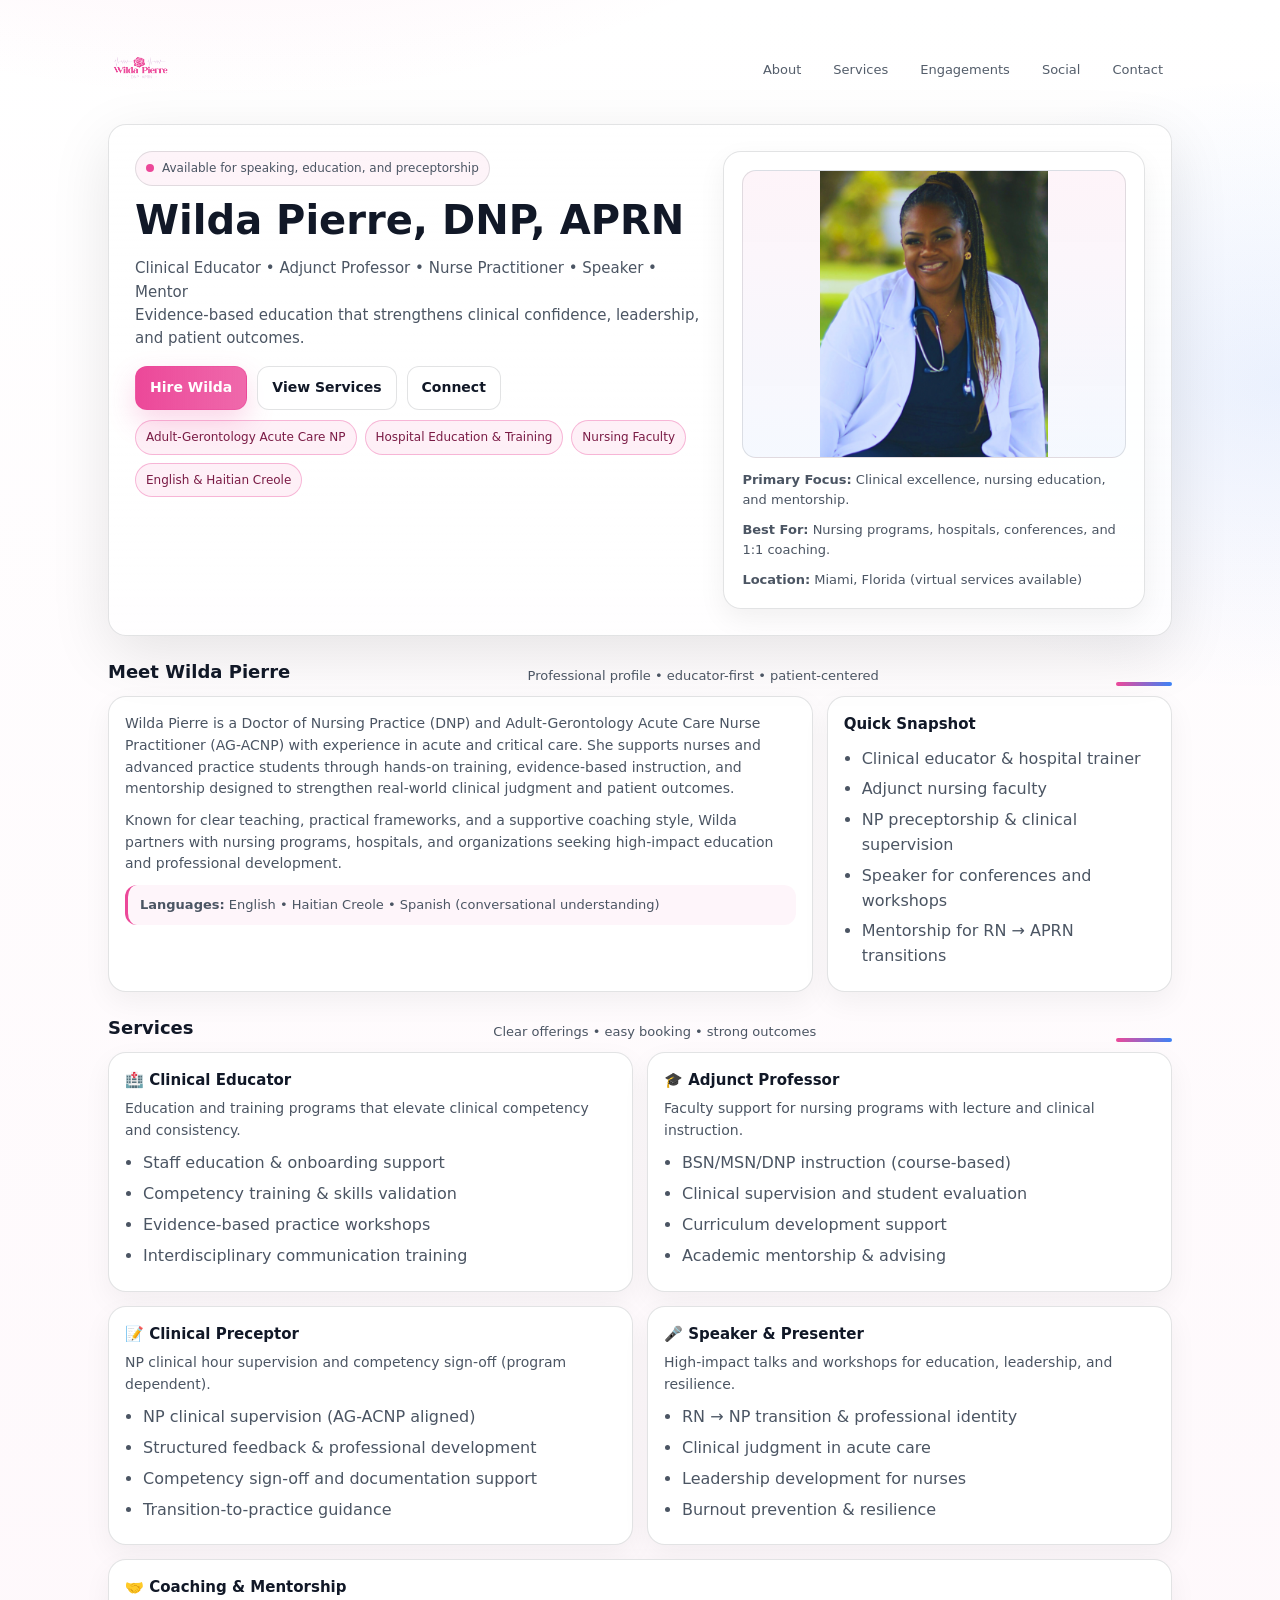
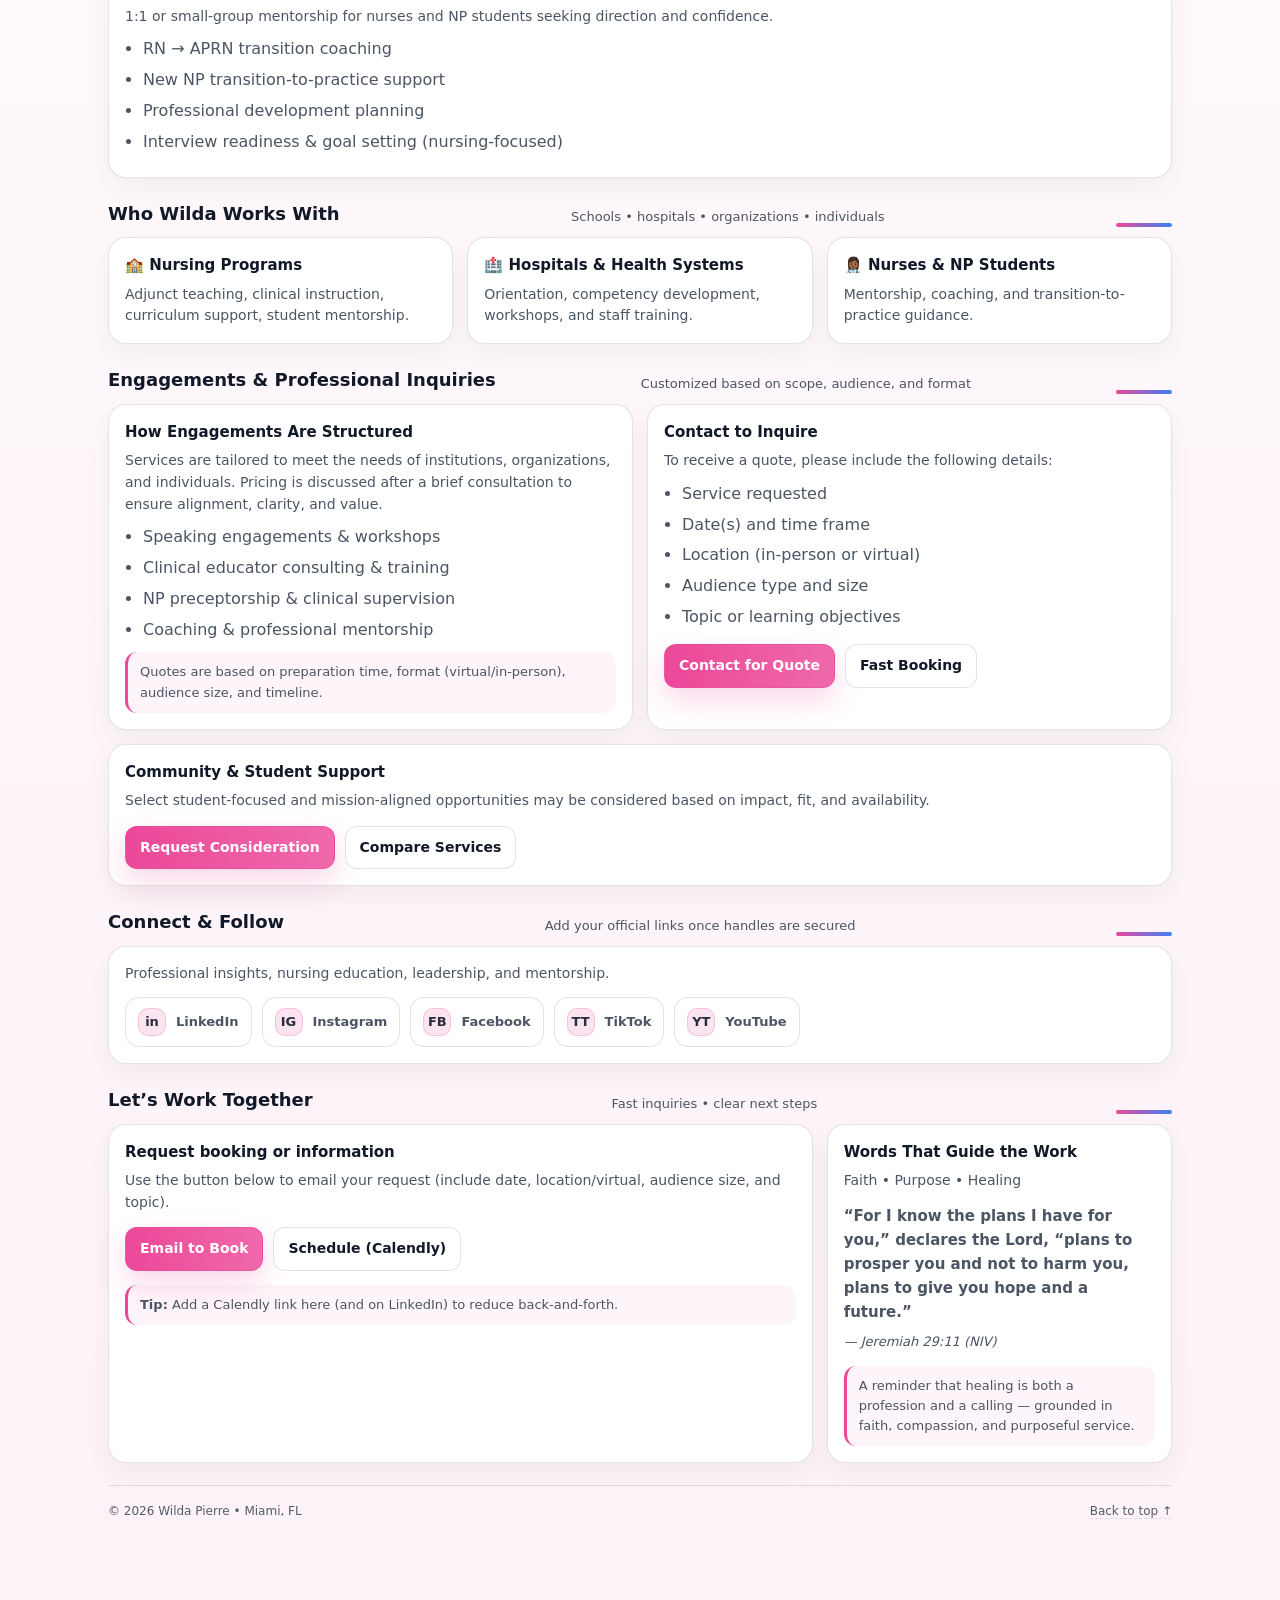
==== index.html @ eb652755 "regenerated chatgpt" ====
<!doctype html>
<html lang="en">
<head>
  <meta charset="utf-8" />
  <meta name="viewport" content="width=device-width,initial-scale=1" />
  <title>Wilda Pierre, DNP, APRN</title>
  <meta name="description" content="Clinical Educator • Adjunct Professor • Nurse Practitioner • Speaker • Mentor" />

  <!-- Open Graph -->
  <meta property="og:title" content="Wilda Pierre, DNP, APRN" />
  <meta property="og:description" content="Clinical Educator • Adjunct Professor • NP • Speaker • Mentor" />
  <meta property="og:type" content="website" />

  <style>
    :root{
      /* Pink-forward + Medical-professional */
      --bg0:#ffffff;
      --bg1:#fdf2f8;                 /* blush */
      --bg2:#f8fafc;                 /* cool light */
      --card:#ffffff;
      --card2:#fff7fb;               /* soft pink-tinted surface */
      --text:#111827;                /* charcoal */
      --muted:#4b5563;               /* gray */
      --line:rgba(17,24,39,.12);
      --accent:#ec4899;              /* PINK (primary) */
      --accent2:#3b82f6;             /* medical blue (secondary) */
      --shadow: 0 18px 60px rgba(0,0,0,.10);
      --radius:18px;
      --max:1100px;
    }

    *{box-sizing:border-box}
    html{scroll-behavior:smooth}

    body{
      margin:0;
      font-family: ui-sans-serif, system-ui, -apple-system, Segoe UI, Roboto, Helvetica, Arial;
      color:var(--text);
      background:
        radial-gradient(1200px 700px at 18% -10%, rgba(236,72,153,.12), transparent 60%),
        radial-gradient(900px 560px at 100% 12%, rgba(59,130,246,.10), transparent 55%),
        linear-gradient(180deg, var(--bg0), var(--bg1));
      line-height:1.55;
    }

    a{color:inherit}
    .wrap{max-width:var(--max); margin:0 auto; padding:28px 18px 80px}

    /* NAV */
    .nav{
      display:flex;
      align-items:center;
      justify-content:space-between;
      gap:14px;
      padding:10px 0 22px;
    }

    .brand{
      display:flex;
      align-items:center;
      gap:12px;
    }

    /* Logo sizing (mobile-first) */
    .logo{
      width:44px;
      height:44px;
      object-fit:contain;
      display:block;
    }
    @media (min-width: 680px){
      .logo{ width:52px; height:52px; }
    }
    @media (min-width: 900px){
      .logo{ width:64px; height:64px; }
    }

    .navlinks{
      display:flex;
      gap:14px;
      flex-wrap:wrap;
      font-size:13px;
      color:var(--muted);
    }
    .navlinks a{
      text-decoration:none;
      padding:6px 8px;
      border-radius:10px;
      border:1px solid transparent;
      opacity:.95;
    }
    .navlinks a:hover{
      opacity:1;
      border-color:var(--line);
      background: rgba(236,72,153,.06);
      color:var(--text);
    }

    /* Mobile menu button */
    .menuBtn{
      display:none;
      border:1px solid var(--line);
      background: rgba(255,255,255,.70);
      color: var(--text);
      padding:10px 12px;
      border-radius:12px;
      font-weight:750;
      font-size:14px;
      cursor:pointer;
      line-height:1;
      box-shadow: 0 10px 26px rgba(0,0,0,.06);
    }
    .menuBtn:hover{
      background: rgba(255,255,255,.90);
    }

    /* Mobile nav */
    @media (max-width: 680px){
      .nav{flex-wrap:wrap;}
      .menuBtn{
        display:inline-flex;
        align-items:center;
        gap:8px;
      }

      /* Hide links by default */
      .navlinks{
        display:none;
        width:100%;
        margin-top:12px;
        padding:10px;
        border:1px solid var(--line);
        border-radius:14px;
        background: rgba(255,255,255,.75);
        backdrop-filter: blur(8px);
      }

      /* Show links when toggled */
      .navlinks.open{
        display:flex;
        flex-direction:column;
        gap:6px;
      }

      .navlinks a{
        width:100%;
        padding:10px 12px;
        border-radius:12px;
      }

      .navlinks a:hover{
        background: rgba(236,72,153,.08);
        border-color: transparent;
      }
    }

    /* HERO */
    .hero{
      display:grid;
      grid-template-columns: 1.15fr .85fr;
      gap:18px;
      padding:26px;
      border:1px solid var(--line);
      border-radius:var(--radius);
      background: linear-gradient(180deg, rgba(255,255,255,.90), rgba(255,255,255,.65));
      box-shadow: var(--shadow);
      overflow:hidden;
      position:relative;
    }
    .badge{
      display:inline-flex; gap:8px; align-items:center;
      font-size:12px; color:var(--muted);
      padding:7px 10px;
      border:1px solid var(--line);
      border-radius:999px;
      background: rgba(236,72,153,.06);
      width:fit-content;
    }
    .dot{width:8px; height:8px; border-radius:99px; background:var(--accent)}
    h1{margin:12px 0 8px; font-size:40px; line-height:1.12}
    .sub{color:var(--muted); font-size:15px; max-width:62ch}

    .cta{display:flex; gap:10px; flex-wrap:wrap; margin-top:16px}
    .btn{
      border:1px solid var(--line);
      background: rgba(255,255,255,.8);
      color:var(--text);
      padding:10px 14px;
      border-radius:12px;
      text-decoration:none;
      font-weight:750;
      font-size:14px;
      display:inline-flex; align-items:center; gap:10px;
      transition: transform .12s ease, box-shadow .12s ease, background .12s ease;
    }
    .btn:hover{transform: translateY(-1px)}
    .btn.primary{
      background: linear-gradient(90deg, rgba(236,72,153,1), rgba(236,72,153,.82));
      border-color: rgba(236,72,153,.45);
      color:#ffffff;
      box-shadow: 0 12px 28px rgba(236,72,153,.22);
    }
    .btn.primary:hover{box-shadow: 0 16px 34px rgba(236,72,153,.28)}
    .btn.small{padding:8px 12px; font-size:13px; border-radius:11px}

    .heroCard{
      border:1px solid var(--line);
      border-radius:var(--radius);
      background: rgba(255,255,255,.75);
      padding:18px;
      box-shadow: 0 10px 28px rgba(0,0,0,.06);
    }
    .photo{
      width:100%;
      aspect-ratio: 4/3;
      border-radius:14px;
      border:1px solid rgba(17,24,39,.12);
      display:flex; align-items:center; justify-content:center;
      color:rgba(17,24,39,.55);
      background: linear-gradient(180deg, rgba(236,72,153,.06), rgba(59,130,246,.05));
      margin-bottom:12px;
      overflow:hidden;
    }
    .photo img{
      width:100%;
      height:100%;
      object-fit:contain; /* correct for scale-down feel */
      display:block;
    }
    .mini{
      display:grid; gap:10px;
      color:var(--muted);
      font-size:13px;
    }

    .pillrow{display:flex; flex-wrap:wrap; gap:8px; margin-top:10px}
    .pill{
      font-size:12px;
      padding:7px 10px;
      border:1px solid rgba(236,72,153,.35);
      border-radius:999px;
      background: rgba(236,72,153,.08);
      color:#7a1b45;
    }

    /* SECTIONS */
    .section{margin-top:22px}
    .sectionHead{
      display:flex; align-items:flex-end; justify-content:space-between;
      gap:12px; margin:0 0 10px;
      position:relative;
    }
    .section h2{margin:0; font-size:18px}
    .sectionHead::after{
      content:"";
      display:block;
      width:56px;
      height:4px;
      margin-top:8px;
      border-radius:999px;
      background: linear-gradient(90deg, var(--accent), var(--accent2));
    }
    .kicker{margin:0; color:var(--muted); font-size:13px}

    .grid{
      display:grid;
      grid-template-columns: repeat(12, 1fr);
      gap:14px;
    }
    .panel{
      border:1px solid var(--line);
      background: var(--card);
      border-radius:var(--radius);
      padding:16px;
      box-shadow: 0 10px 28px rgba(0,0,0,.05);
    }
    .panel strong{color:var(--text)}
    .span-12{grid-column: span 12}
    .span-8{grid-column: span 8}
    .span-6{grid-column: span 6}
    .span-4{grid-column: span 4}

    .panel h3{margin:0 0 6px; font-size:15px}
    .panel p{margin:0; color:var(--muted); font-size:14px}
    ul{margin:10px 0 0; padding-left:18px; color:var(--muted)}
    li{margin:6px 0}

    .note{
      margin-top:10px;
      color:var(--muted);
      font-size:13px;
      border-left:3px solid var(--accent);
      padding:10px 10px 10px 12px;
      background: rgba(236,72,153,.05);
      border-radius:12px;
    }

    /* SOCIAL */
    .socials{
      display:flex; flex-wrap:wrap; gap:10px; margin-top:12px;
    }
    .iconBtn{
      text-decoration:none;
      display:inline-flex; align-items:center; gap:10px;
      padding:10px 12px;
      border:1px solid var(--line);
      border-radius:14px;
      background: rgba(255,255,255,.85);
      color:var(--muted);
      font-weight:700;
      font-size:13px;
      transition: transform .12s ease, background .12s ease, border-color .12s ease;
    }
    .iconBtn:hover{
      transform: translateY(-1px);
      background: rgba(236,72,153,.06);
      border-color: rgba(236,72,153,.25);
      color:var(--text)
    }
    .ic{
      width:28px; height:28px; border-radius:10px;
      background: rgba(236,72,153,.15);
      display:inline-flex; align-items:center; justify-content:center;
      border:1px solid rgba(236,72,153,.22);
      font-weight:900; color: rgba(17,24,39,.9);
    }

    /* FOOTER */
    .footer{
      margin-top:22px;
      display:flex; flex-wrap:wrap; gap:10px; align-items:center; justify-content:space-between;
      color:var(--muted);
      font-size:12px;
      opacity:.95;
      border-top:1px solid var(--line);
      padding-top:16px;
    }

    /* Responsive */
    @media (max-width: 920px){
      .hero{grid-template-columns: 1fr; padding:20px}
      h1{font-size:34px}
      .sectionHead{flex-direction:column; align-items:flex-start}
    }
    @media (max-width: 680px){
      .span-8,.span-6,.span-4{grid-column: span 12}
      .sectionHead{flex-direction:column; align-items:flex-start}
    }
  </style>
</head>

<body>
  <div class="wrap">

    <!-- NAV -->
    <div class="nav">
      <div class="brand">
        <img
          src="images/wplogodnparnp.png"
          alt="Wilda Pierre Medical Education & Clinical Excellence"
          class="logo">
      </div>

      <button class="menuBtn" id="menuBtn" aria-expanded="false" aria-controls="navlinks">
        ☰ Menu
      </button>

      <div class="navlinks" id="navlinks" aria-label="site navigation">
        <a href="#about">About</a>
        <a href="#services">Services</a>
        <a href="#engagements">Engagements</a>
        <a href="#social">Social</a>
        <a href="#contact">Contact</a>
      </div>
    </div>

    <!-- HERO -->
    <section class="hero" id="top">
      <div>
        <div class="badge"><span class="dot"></span> Available for speaking, education, and preceptorship</div>
        <h1>Wilda Pierre, DNP, APRN</h1>
        <p class="sub">
          Clinical Educator • Adjunct Professor • Nurse Practitioner • Speaker • Mentor
          <br/>Evidence-based education that strengthens clinical confidence, leadership, and patient outcomes.
        </p>

        <div class="cta">
          <a class="btn primary" href="#contact">Hire Wilda</a>
          <a class="btn" href="#services">View Services</a>
          <a class="btn" href="#social">Connect</a>
        </div>

        <div class="pillrow" aria-label="highlights">
          <span class="pill">Adult-Gerontology Acute Care NP</span>
          <span class="pill">Hospital Education & Training</span>
          <span class="pill">Nursing Faculty</span>
          <span class="pill">English & Haitian Creole</span>
        </div>
      </div>

      <aside class="heroCard">
        <div class="photo">
          <img
            src="images/wilda-clinical-resized.png"
            alt="Wilda Pierre, DNP, APRN in clinical setting">
        </div>
        <div class="mini">
          <div><b>Primary Focus:</b> Clinical excellence, nursing education, and mentorship.</div>
          <div><b>Best For:</b> Nursing programs, hospitals, conferences, and 1:1 coaching.</div>
          <div><b>Location:</b> Miami, Florida (virtual services available)</div>
        </div>
      </aside>
    </section>

    <!-- ABOUT -->
    <section class="section" id="about">
      <div class="sectionHead">
        <h2>Meet Wilda Pierre</h2>
        <p class="kicker">Professional profile • educator-first • patient-centered</p>
      </div>

      <div class="grid">
        <div class="panel span-8">
          <p>
            Wilda Pierre is a Doctor of Nursing Practice (DNP) and Adult-Gerontology Acute Care Nurse Practitioner (AG-ACNP)
            with experience in acute and critical care. She supports nurses and advanced practice students through hands-on
            training, evidence-based instruction, and mentorship designed to strengthen real-world clinical judgment and patient outcomes.
          </p>
          <p style="margin-top:10px;">
            Known for clear teaching, practical frameworks, and a supportive coaching style, Wilda partners with nursing
            programs, hospitals, and organizations seeking high-impact education and professional development.
          </p>

          <div class="note">
            <b>Languages:</b> English • Haitian Creole • Spanish (conversational understanding)
          </div>
        </div>

        <div class="panel span-4">
          <h3>Quick Snapshot</h3>
          <ul>
            <li>Clinical educator & hospital trainer</li>
            <li>Adjunct nursing faculty</li>
            <li>NP preceptorship & clinical supervision</li>
            <li>Speaker for conferences and workshops</li>
            <li>Mentorship for RN → APRN transitions</li>
          </ul>
        </div>
      </div>
    </section>

    <!-- SERVICES -->
    <section class="section" id="services">
      <div class="sectionHead">
        <h2>Services</h2>
        <p class="kicker">Clear offerings • easy booking • strong outcomes</p>
      </div>

      <div class="grid">
        <div class="panel span-6">
          <h3>🏥 Clinical Educator</h3>
          <p>Education and training programs that elevate clinical competency and consistency.</p>
          <ul>
            <li>Staff education & onboarding support</li>
            <li>Competency training & skills validation</li>
            <li>Evidence-based practice workshops</li>
            <li>Interdisciplinary communication training</li>
          </ul>
        </div>

        <div class="panel span-6">
          <h3>🎓 Adjunct Professor</h3>
          <p>Faculty support for nursing programs with lecture and clinical instruction.</p>
          <ul>
            <li>BSN/MSN/DNP instruction (course-based)</li>
            <li>Clinical supervision and student evaluation</li>
            <li>Curriculum development support</li>
            <li>Academic mentorship & advising</li>
          </ul>
        </div>

        <div class="panel span-6">
          <h3>📝 Clinical Preceptor</h3>
          <p>NP clinical hour supervision and competency sign-off (program dependent).</p>
          <ul>
            <li>NP clinical supervision (AG-ACNP aligned)</li>
            <li>Structured feedback & professional development</li>
            <li>Competency sign-off and documentation support</li>
            <li>Transition-to-practice guidance</li>
          </ul>
        </div>

        <div class="panel span-6">
          <h3>🎤 Speaker & Presenter</h3>
          <p>High-impact talks and workshops for education, leadership, and resilience.</p>
          <ul>
            <li>RN → NP transition & professional identity</li>
            <li>Clinical judgment in acute care</li>
            <li>Leadership development for nurses</li>
            <li>Burnout prevention & resilience</li>
          </ul>
        </div>

        <div class="panel span-12">
          <h3>🤝 Coaching & Mentorship</h3>
          <p>1:1 or small-group mentorship for nurses and NP students seeking direction and confidence.</p>
          <ul>
            <li>RN → APRN transition coaching</li>
            <li>New NP transition-to-practice support</li>
            <li>Professional development planning</li>
            <li>Interview readiness & goal setting (nursing-focused)</li>
          </ul>
        </div>
      </div>
    </section>

    <!-- WHO SHE SERVES -->
    <section class="section" id="audience">
      <div class="sectionHead">
        <h2>Who Wilda Works With</h2>
        <p class="kicker">Schools • hospitals • organizations • individuals</p>
      </div>

      <div class="grid">
        <div class="panel span-4">
          <h3>🏫 Nursing Programs</h3>
          <p>Adjunct teaching, clinical instruction, curriculum support, student mentorship.</p>
        </div>
        <div class="panel span-4">
          <h3>🏥 Hospitals & Health Systems</h3>
          <p>Orientation, competency development, workshops, and staff training.</p>
        </div>
        <div class="panel span-4">
          <h3>👩🏾‍⚕️ Nurses & NP Students</h3>
          <p>Mentorship, coaching, and transition-to-practice guidance.</p>
        </div>
      </div>
    </section>

    <!-- ENGAGEMENTS -->
    <section class="section" id="engagements">
      <div class="sectionHead">
        <h2>Engagements & Professional Inquiries</h2>
        <p class="kicker">Customized based on scope, audience, and format</p>
      </div>

      <div class="grid">
        <div class="panel span-6">
          <h3>How Engagements Are Structured</h3>
          <p class="kicker">
            Services are tailored to meet the needs of institutions, organizations, and individuals. Pricing is discussed
            after a brief consultation to ensure alignment, clarity, and value.
          </p>

          <ul>
            <li>Speaking engagements & workshops</li>
            <li>Clinical educator consulting & training</li>
            <li>NP preceptorship & clinical supervision</li>
            <li>Coaching & professional mentorship</li>
          </ul>

          <div class="note">
            Quotes are based on preparation time, format (virtual/in-person), audience size, and timeline.
          </div>
        </div>

        <div class="panel span-6">
          <h3>Contact to Inquire</h3>
          <p class="kicker">
            To receive a quote, please include the following details:
          </p>

          <ul>
            <li>Service requested</li>
            <li>Date(s) and time frame</li>
            <li>Location (in-person or virtual)</li>
            <li>Audience type and size</li>
            <li>Topic or learning objectives</li>
          </ul>

          <div class="cta" style="margin-top:14px;">
            <a class="btn primary"
               href="mailto:wilda921@gmail.com?subject=Professional%20Inquiry%20-%20Wilda%20Pierre&body=Hello%20Wilda%2C%0D%0A%0D%0AI%E2%80%99d%20like%20to%20inquire%20about%20your%20services.%0D%0A%0D%0AService%20requested%3A%0D%0ADate(s)%3A%0D%0ALocation%20(in-person%20or%20virtual)%3A%0D%0AAudience%20type%2Fsize%3A%0D%0ATopic%20or%20objectives%3A%0D%0A%0D%0AThank%20you%2C">
              Contact for Quote
            </a>
            <a class="btn" href="#contact">Fast Booking</a>
          </div>
        </div>

        <div class="panel span-12">
          <h3>Community & Student Support</h3>
          <p class="kicker">
            Select student-focused and mission-aligned opportunities may be considered based on impact, fit, and availability.
          </p>
          <div class="cta" style="margin-top:14px;">
            <a class="btn primary" href="#contact">Request Consideration</a>
            <a class="btn" href="#services">Compare Services</a>
          </div>
        </div>
      </div>
    </section>

    <!-- SOCIAL -->
    <section class="section" id="social">
      <div class="sectionHead">
        <h2>Connect & Follow</h2>
        <p class="kicker">Add your official links once handles are secured</p>
      </div>

      <div class="panel">
        <p class="kicker" style="margin:0 0 10px;">
          Professional insights, nursing education, leadership, and mentorship.
        </p>

        <div class="socials">
          <a class="iconBtn" href="#" target="_blank" rel="noopener"><span class="ic">in</span> LinkedIn</a>
          <a class="iconBtn" href="#" target="_blank" rel="noopener"><span class="ic">IG</span> Instagram</a>
          <a class="iconBtn" href="#" target="_blank" rel="noopener"><span class="ic">FB</span> Facebook</a>
          <a class="iconBtn" href="#" target="_blank" rel="noopener"><span class="ic">TT</span> TikTok</a>
          <a class="iconBtn" href="#" target="_blank" rel="noopener"><span class="ic">YT</span> YouTube</a>
        </div>
      </div>
    </section>

    <!-- CONTACT -->
    <section class="section" id="contact">
      <div class="sectionHead">
        <h2>Let’s Work Together</h2>
        <p class="kicker">Fast inquiries • clear next steps</p>
      </div>

      <div class="grid">
        <div class="panel span-8">
          <h3>Request booking or information</h3>
          <p>
            Use the button below to email your request (include date, location/virtual, audience size, and topic).
          </p>

          <div class="cta" style="margin-top:14px;">
            <a class="btn primary"
               href="mailto:wilda921@gmail.com?subject=Inquiry%20for%20Wilda%20Pierre%20(Booking)%20&body=Hello%20Wilda%2C%0D%0A%0D%0AI%E2%80%99d%20like%20to%20inquire%20about%3A%0D%0A-%20Service%20requested%3A%20%0D%0A-%20Preferred%20date%2Ftime%3A%20%0D%0A-%20Location%20(or%20virtual)%3A%20%0D%0A-%20Audience%20type%2Fsize%3A%20%0D%0A-%20Topic%20focus%3A%20%0D%0A%0D%0AThank%20you%2C%0D%0A">
              Email to Book
            </a>

            <a class="btn" href="#" target="_blank" rel="noopener">Schedule (Calendly)</a>
          </div>

          <div class="note" style="margin-top:14px;">
            <b>Tip:</b> Add a Calendly link here (and on LinkedIn) to reduce back-and-forth.
          </div>
        </div>

        <div class="panel span-4">
          <h3>Words That Guide the Work</h3>
          <p class="kicker">Faith • Purpose • Healing</p>

          <p style="margin-top:12px; font-size:15px; font-weight:700; line-height:1.6;">
            “For I know the plans I have for you,” declares the Lord,  
            “plans to prosper you and not to harm you,  
            plans to give you hope and a future.”
          </p>

          <p style="margin-top:8px; font-size:13px; font-style:italic; color:var(--muted);">
            — Jeremiah 29:11 (NIV)
          </p>

          <div class="note" style="margin-top:14px;">
            A reminder that healing is both a profession and a calling — grounded in faith, compassion,
            and purposeful service.
          </div>
        </div>
      </div>
    </section>

    <!-- FOOTER -->
    <div class="footer">
      <div>© <span id="year"></span> Wilda Pierre • Miami, FL</div>
      <div>
        <a href="#top" style="text-decoration:none; border-bottom:1px dashed var(--line);">Back to top ↑</a>
      </div>
    </div>

  </div>

  <script>
    // Footer year
    document.getElementById("year").textContent = new Date().getFullYear();

    // Mobile menu toggle
    const menuBtn = document.getElementById("menuBtn");
    const navlinks = document.getElementById("navlinks");

    menuBtn.addEventListener("click", () => {
      const open = navlinks.classList.toggle("open");
      menuBtn.setAttribute("aria-expanded", String(open));
    });

    // Close menu after tapping a link (mobile)
    navlinks.querySelectorAll("a").forEach(link => {
      link.addEventListener("click", () => {
        navlinks.classList.remove("open");
        menuBtn.setAttribute("aria-expanded", "false");
      });
    });
  </script>
</body>
</html>
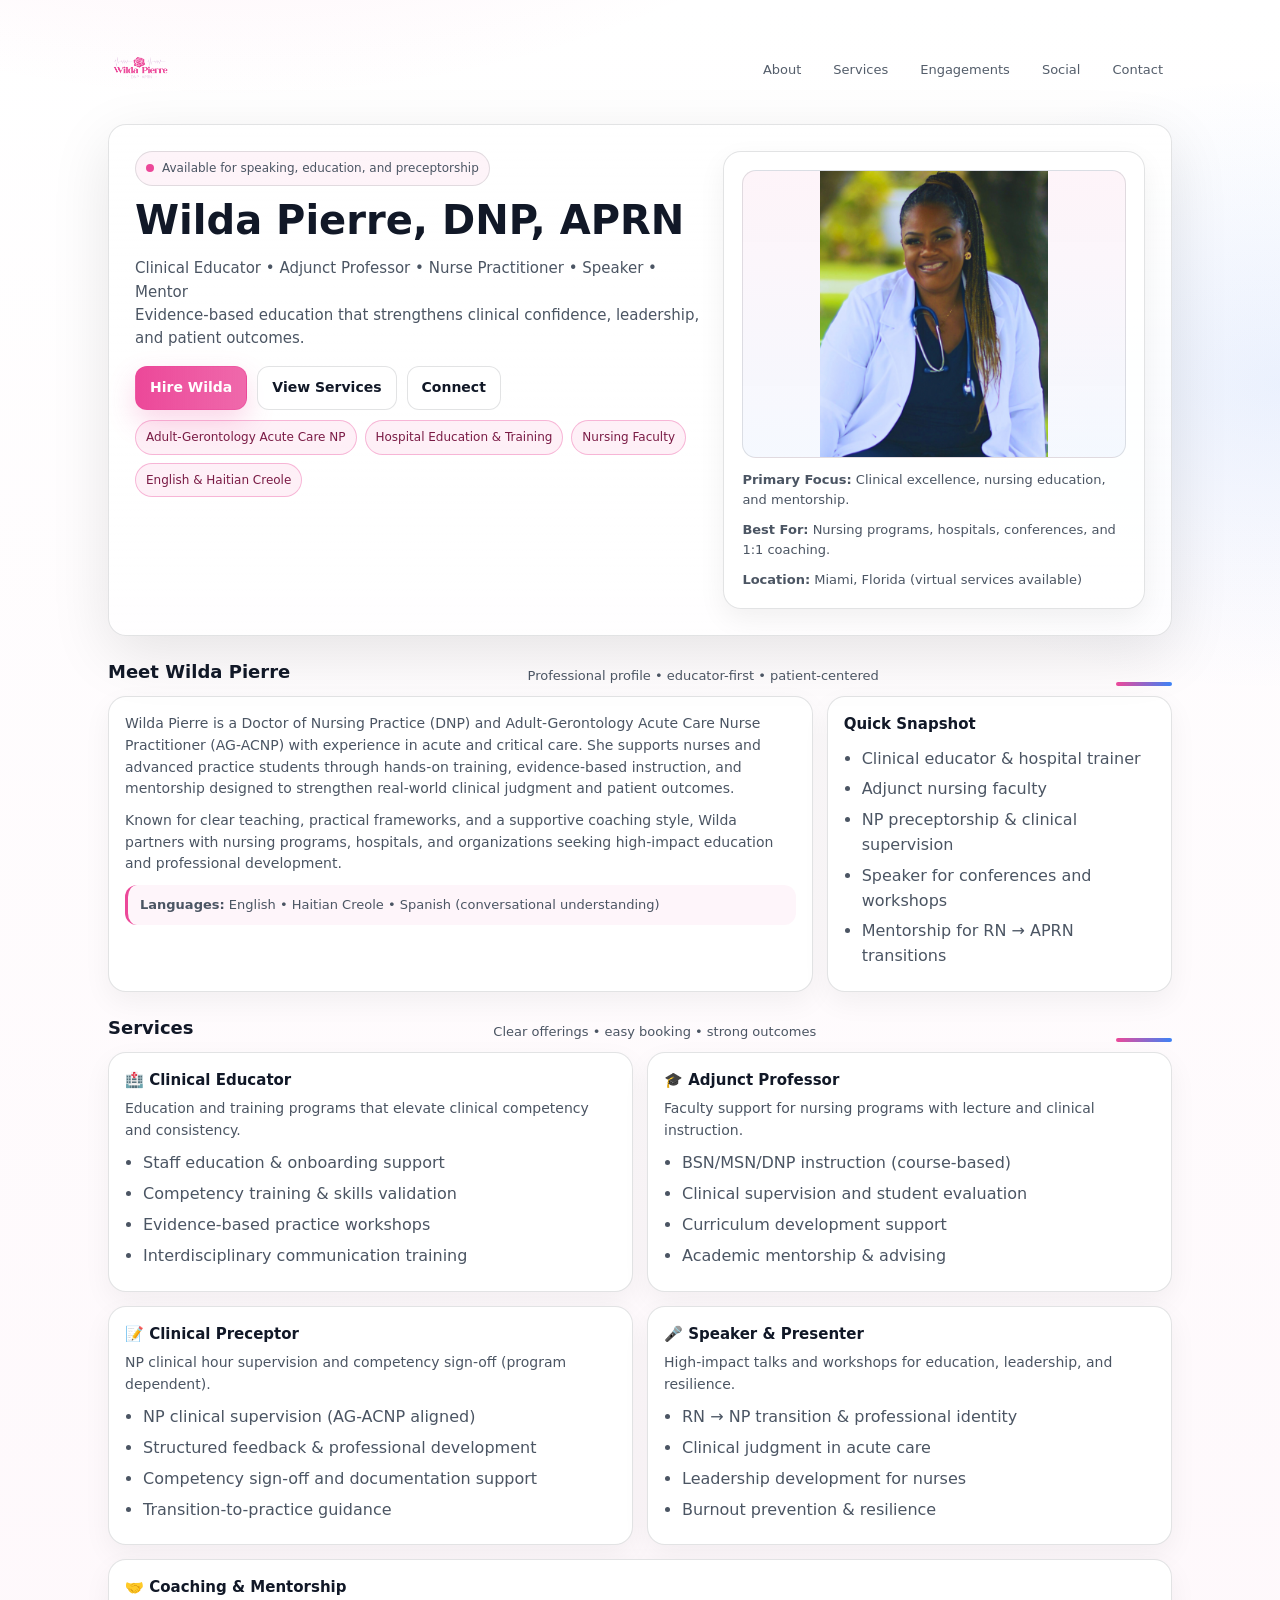
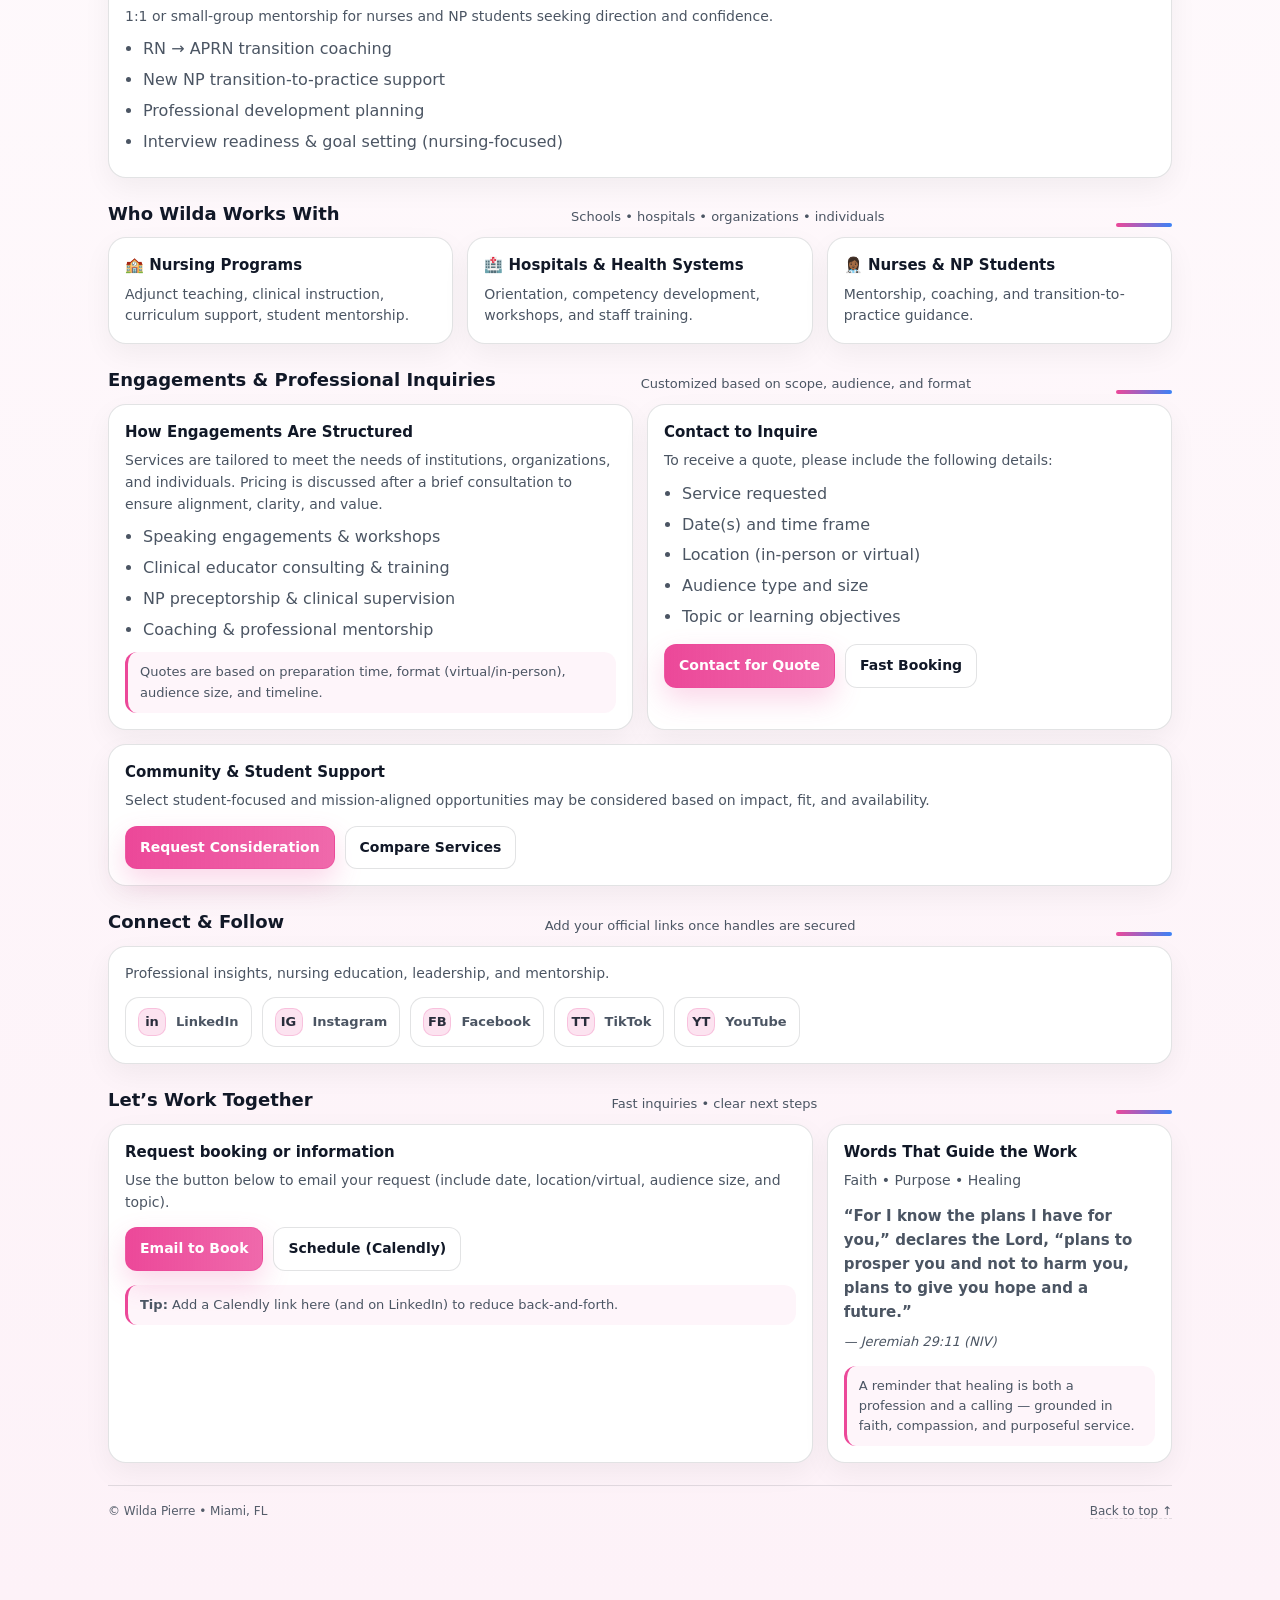
==== commit 10f34c52: "Update Open Graph metadata" ====
--- a/index.html
+++ b/index.html
@@ -3,13 +3,15 @@
 <head>
   <meta charset="utf-8" />
   <meta name="viewport" content="width=device-width,initial-scale=1" />
-  <title>Wilda Pierre, DNP, APRN</title>
-  <meta name="description" content="Clinical Educator • Adjunct Professor • Nurse Practitioner • Speaker • Mentor" />
-
-  <!-- Open Graph -->
-  <meta property="og:title" content="Wilda Pierre, DNP, APRN" />
-  <meta property="og:description" content="Clinical Educator • Adjunct Professor • NP • Speaker • Mentor" />
-  <meta property="og:type" content="website" />
+  <title>Wilda Pierre, DNP, APRN | Medical Education & Clinical Excellence</title>
+  <meta name="description" content="Wilda Pierre, DNP, APRN is a medical educator and nurse practitioner specializing in medical education, clinical excellence, and professional training." />
+
+<!-- Open Graph / Social Sharing -->
+<meta property="og:title" content="Wilda Pierre, DNP, APRN | Medical Education & Clinical Excellence" />
+<meta property="og:description" content="Medical educator and nurse practitioner specializing in clinical education, healthcare leadership, and professional training." />
+<meta property="og:type" content="website" />
+<meta property="og:url" content="https://wildapierrednp.com" />
+<meta property="og:image" content="https://wildapierrednp.com/images/wplogodnparnp.png" />
 
   <style>
     :root{
@@ -580,7 +582,7 @@
 
           <div class="cta" style="margin-top:14px;">
             <a class="btn primary"
-               href="mailto:wilda921@gmail.com?subject=Professional%20Inquiry%20-%20Wilda%20Pierre&body=Hello%20Wilda%2C%0D%0A%0D%0AI%E2%80%99d%20like%20to%20inquire%20about%20your%20services.%0D%0A%0D%0AService%20requested%3A%0D%0ADate(s)%3A%0D%0ALocation%20(in-person%20or%20virtual)%3A%0D%0AAudience%20type%2Fsize%3A%0D%0ATopic%20or%20objectives%3A%0D%0A%0D%0AThank%20you%2C">
+               href="mailto:wildapierrednp@gmail.com?subject=Professional%20Inquiry%20-%20Wilda%20Pierre&body=Hello%20Wilda%2C%0D%0A%0D%0AI%E2%80%99d%20like%20to%20inquire%20about%20your%20services.%0D%0A%0D%0AService%20requested%3A%0D%0ADate(s)%3A%0D%0ALocation%20(in-person%20or%20virtual)%3A%0D%0AAudience%20type%2Fsize%3A%0D%0ATopic%20or%20objectives%3A%0D%0A%0D%0AThank%20you%2C">
               Contact for Quote
             </a>
             <a class="btn" href="#contact">Fast Booking</a>
@@ -638,7 +640,7 @@
 
           <div class="cta" style="margin-top:14px;">
             <a class="btn primary"
-               href="mailto:wilda921@gmail.com?subject=Inquiry%20for%20Wilda%20Pierre%20(Booking)%20&body=Hello%20Wilda%2C%0D%0A%0D%0AI%E2%80%99d%20like%20to%20inquire%20about%3A%0D%0A-%20Service%20requested%3A%20%0D%0A-%20Preferred%20date%2Ftime%3A%20%0D%0A-%20Location%20(or%20virtual)%3A%20%0D%0A-%20Audience%20type%2Fsize%3A%20%0D%0A-%20Topic%20focus%3A%20%0D%0A%0D%0AThank%20you%2C%0D%0A">
+               href="mailto:wildapierrednp@gmail.com?subject=Inquiry%20for%20Wilda%20Pierre%20(Booking)%20&body=Hello%20Wilda%2C%0D%0A%0D%0AI%E2%80%99d%20like%20to%20inquire%20about%3A%0D%0A-%20Service%20requested%3A%20%0D%0A-%20Preferred%20date%2Ftime%3A%20%0D%0A-%20Location%20(or%20virtual)%3A%20%0D%0A-%20Audience%20type%2Fsize%3A%20%0D%0A-%20Topic%20focus%3A%20%0D%0A%0D%0AThank%20you%2C%0D%0A">
               Email to Book
             </a>
 
@@ -683,6 +685,9 @@
   </div>
 
   <script>
+    <p style="display:none;">
+Medical education and clinical training services based in Miami, Florida.
+</p>
     // Footer year
     document.getElementById("year").textContent = new Date().getFullYear();
 
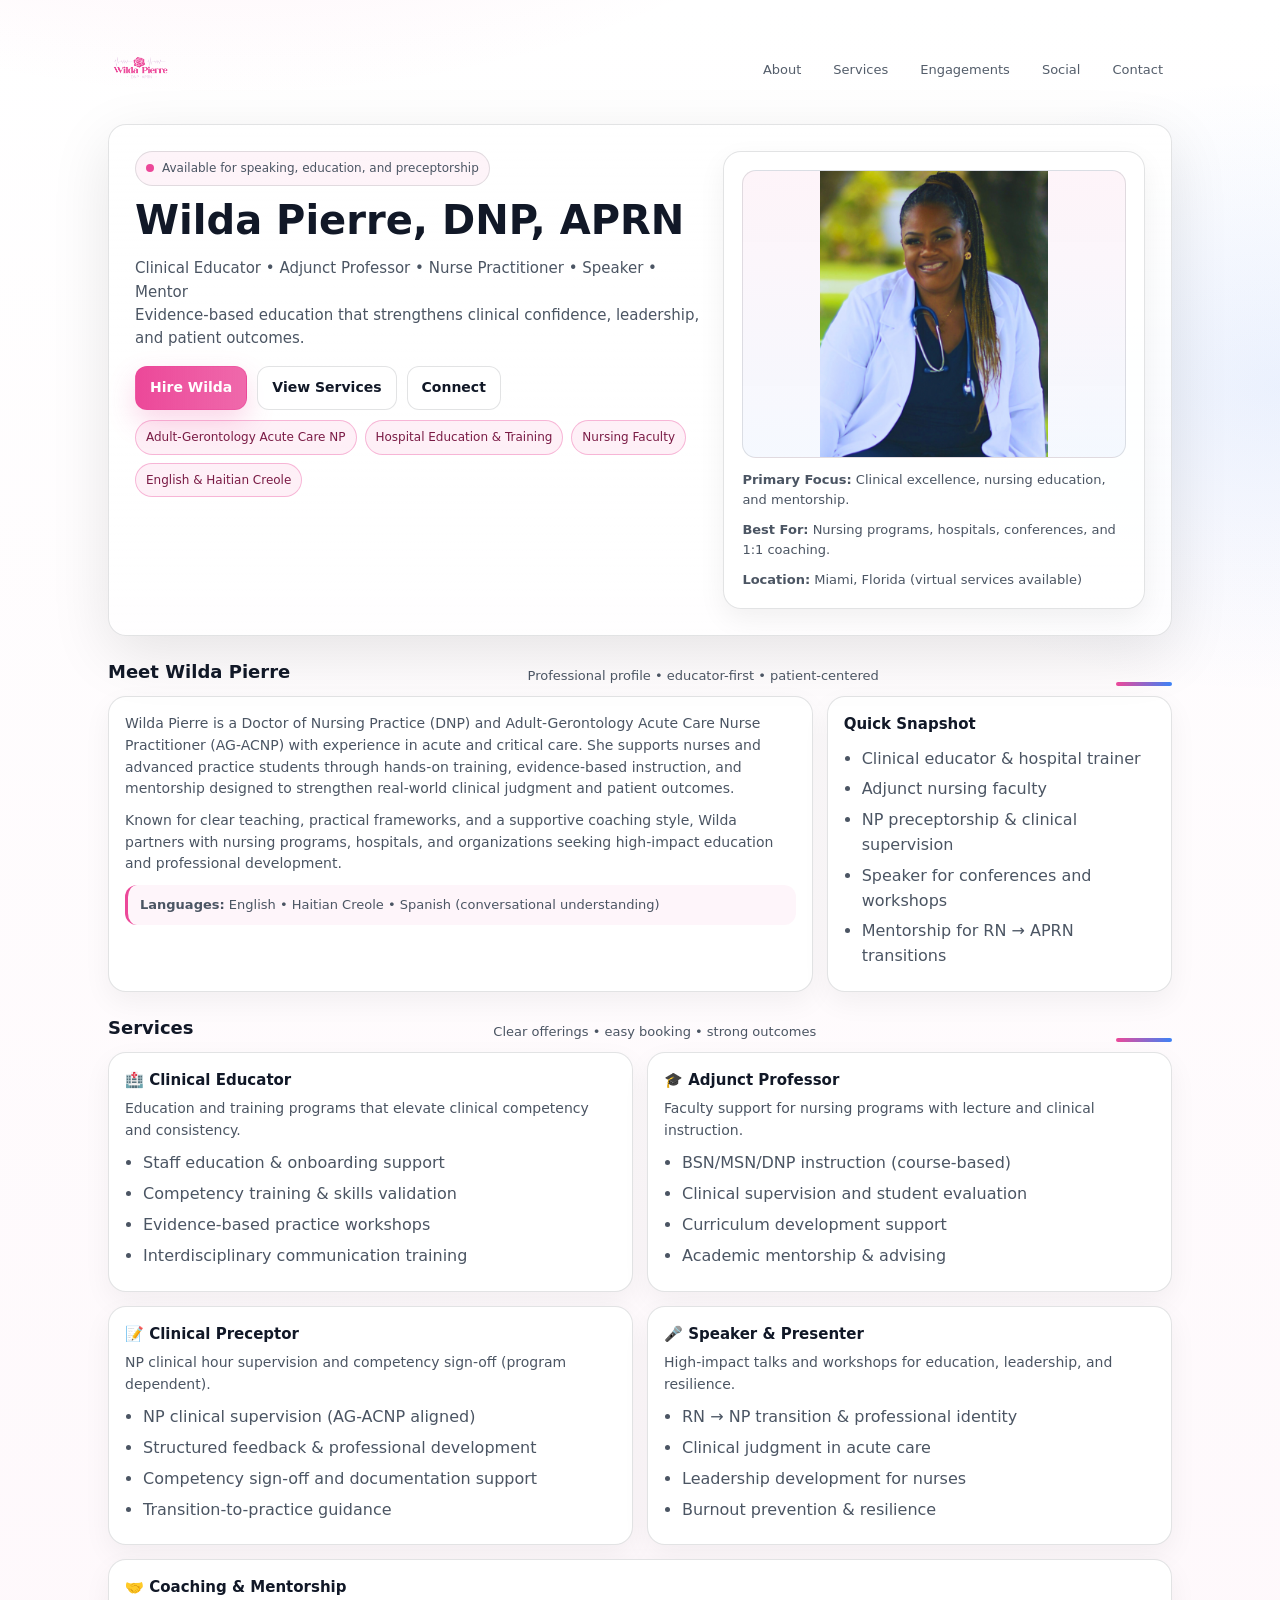
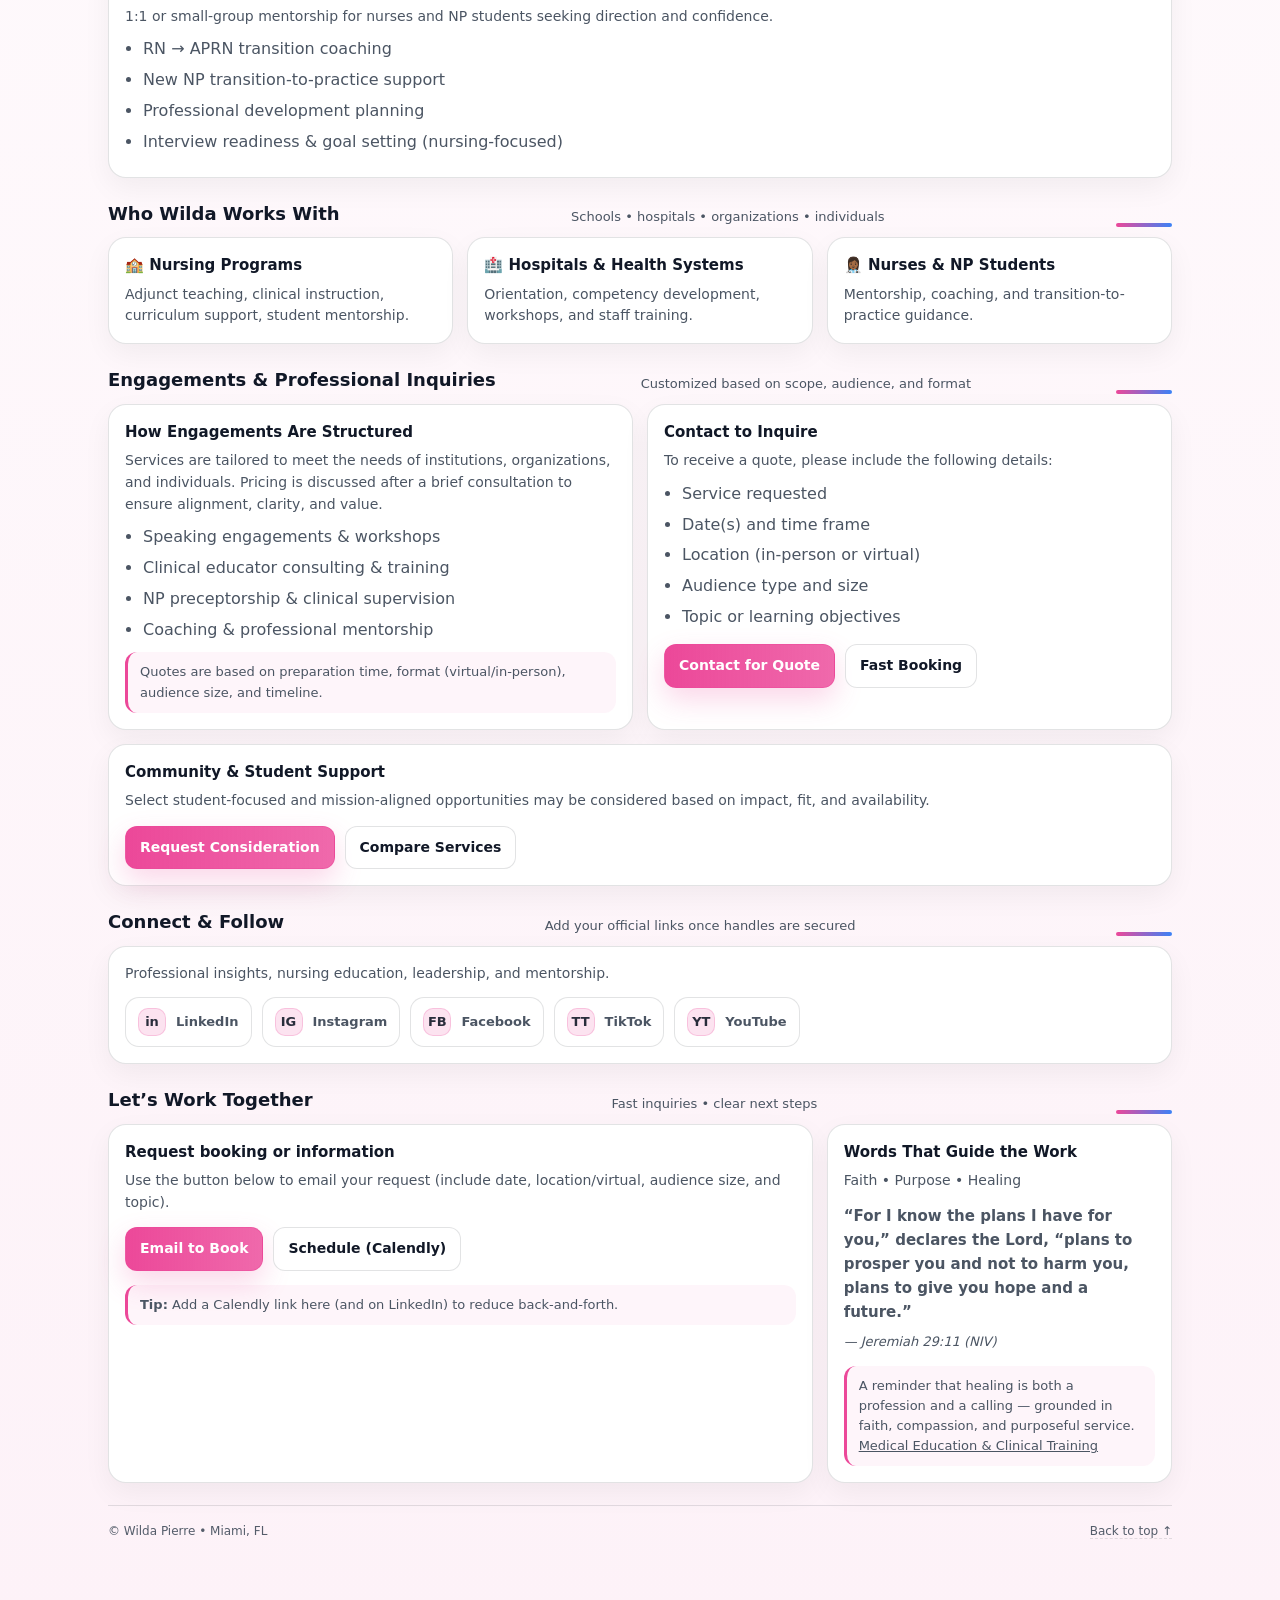
==== commit 4d849054: "Add medical education SEO page" ====
--- a/index.html
+++ b/index.html
@@ -669,6 +669,7 @@
           <div class="note" style="margin-top:14px;">
             A reminder that healing is both a profession and a calling — grounded in faith, compassion,
             and purposeful service.
+            <a href="medical-education.html">Medical Education & Clinical Training</a>
           </div>
         </div>
       </div>
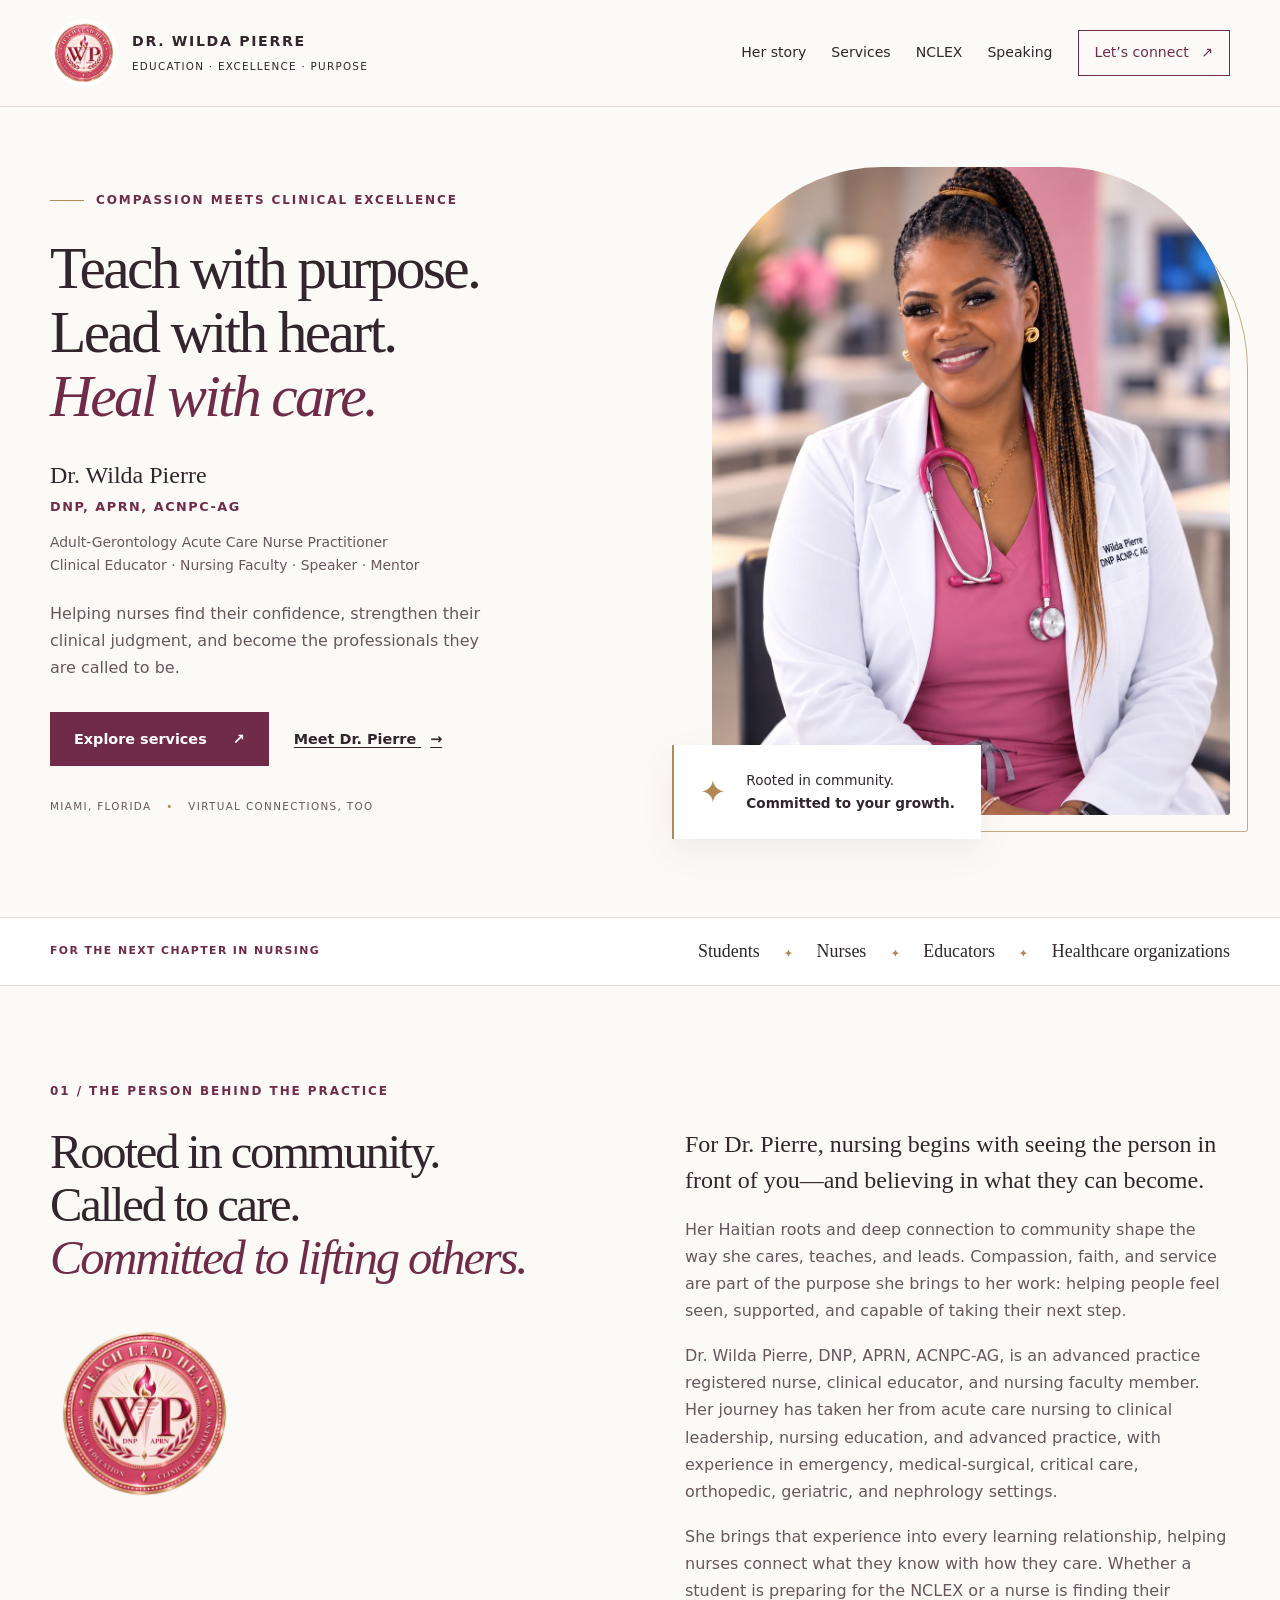
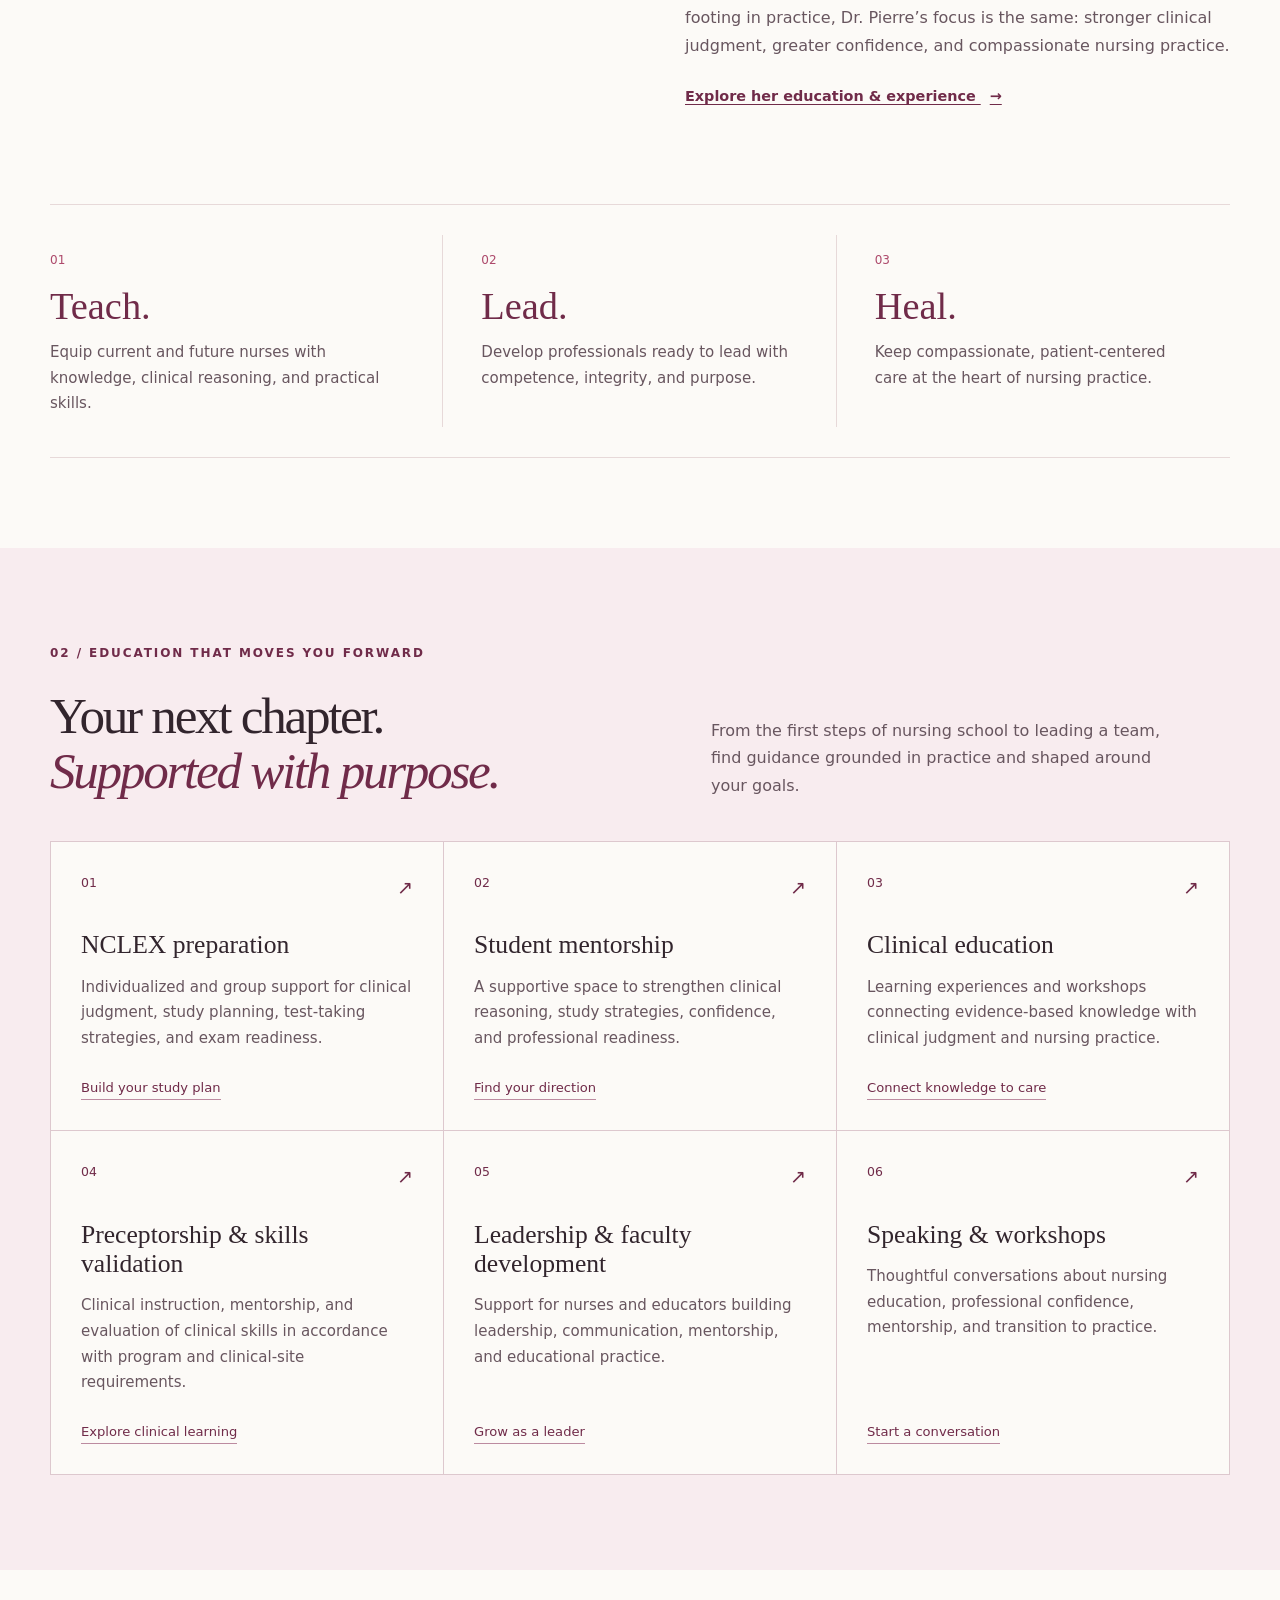
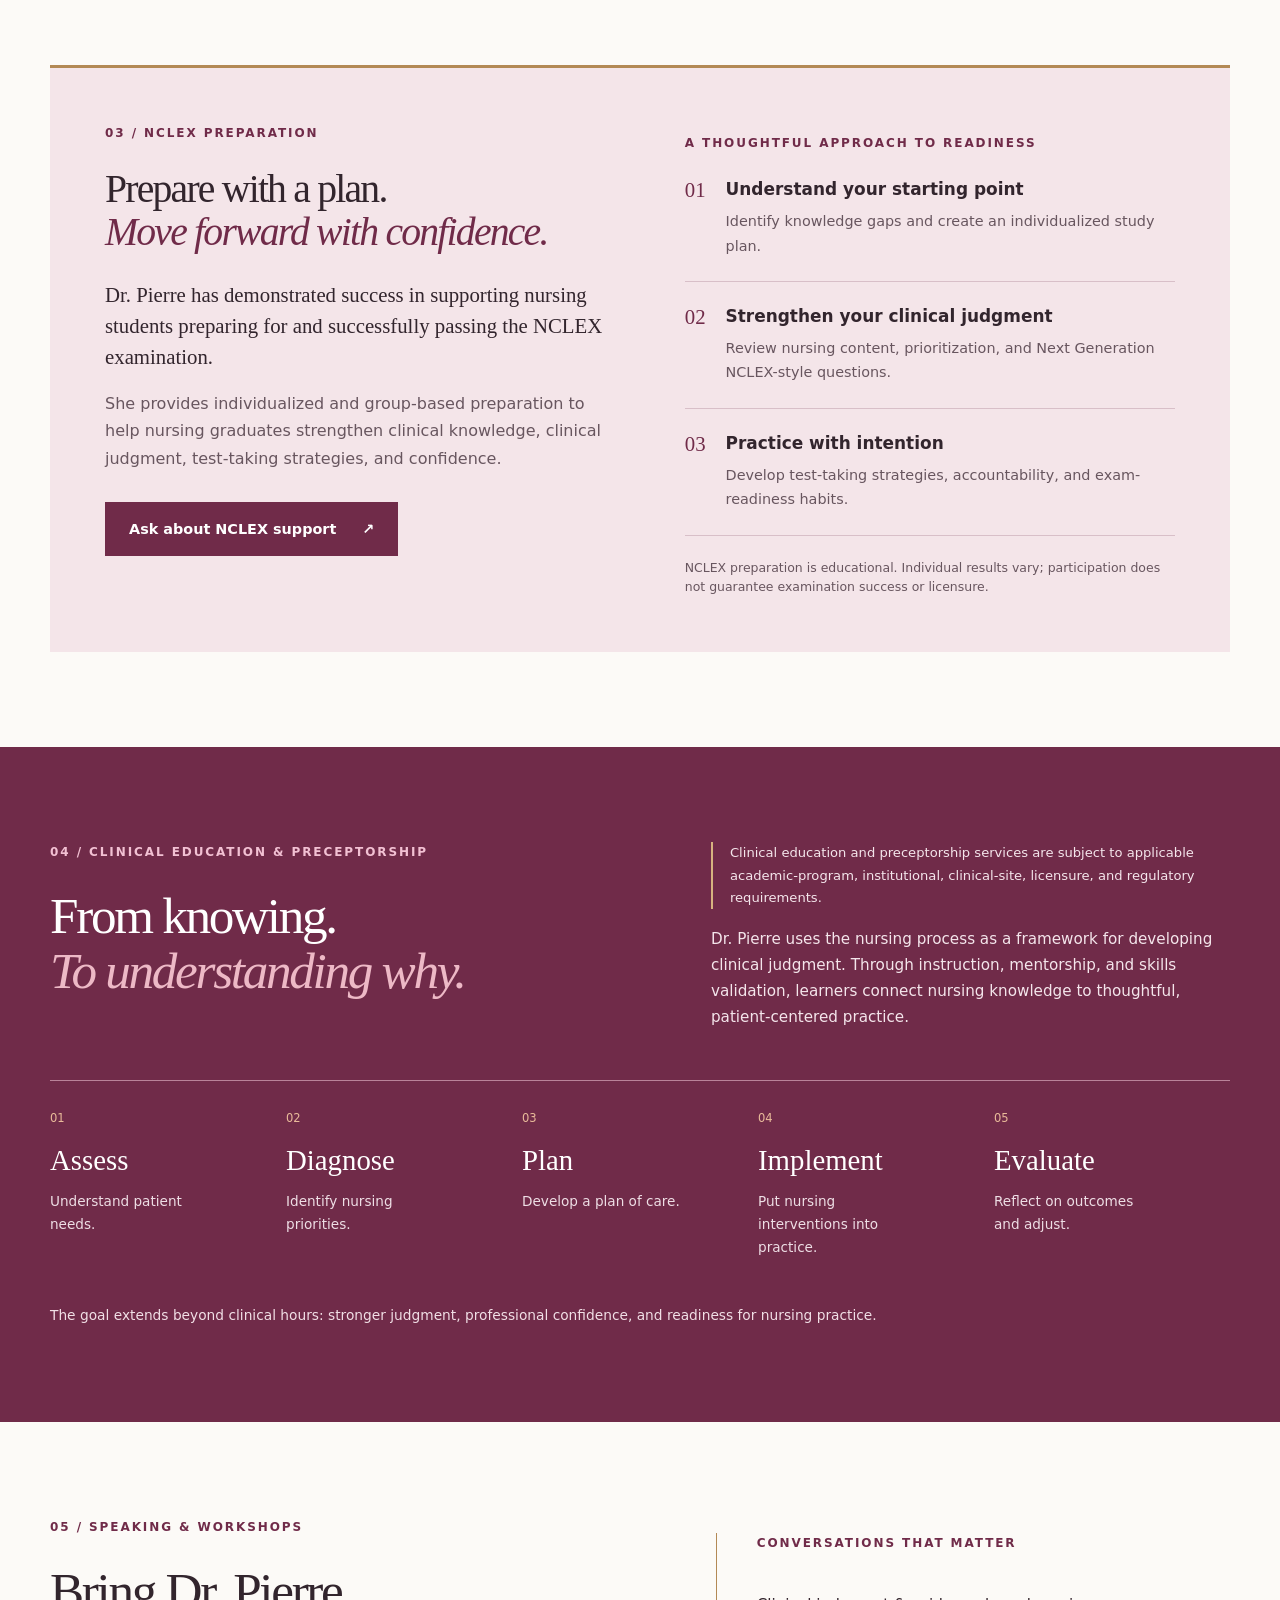
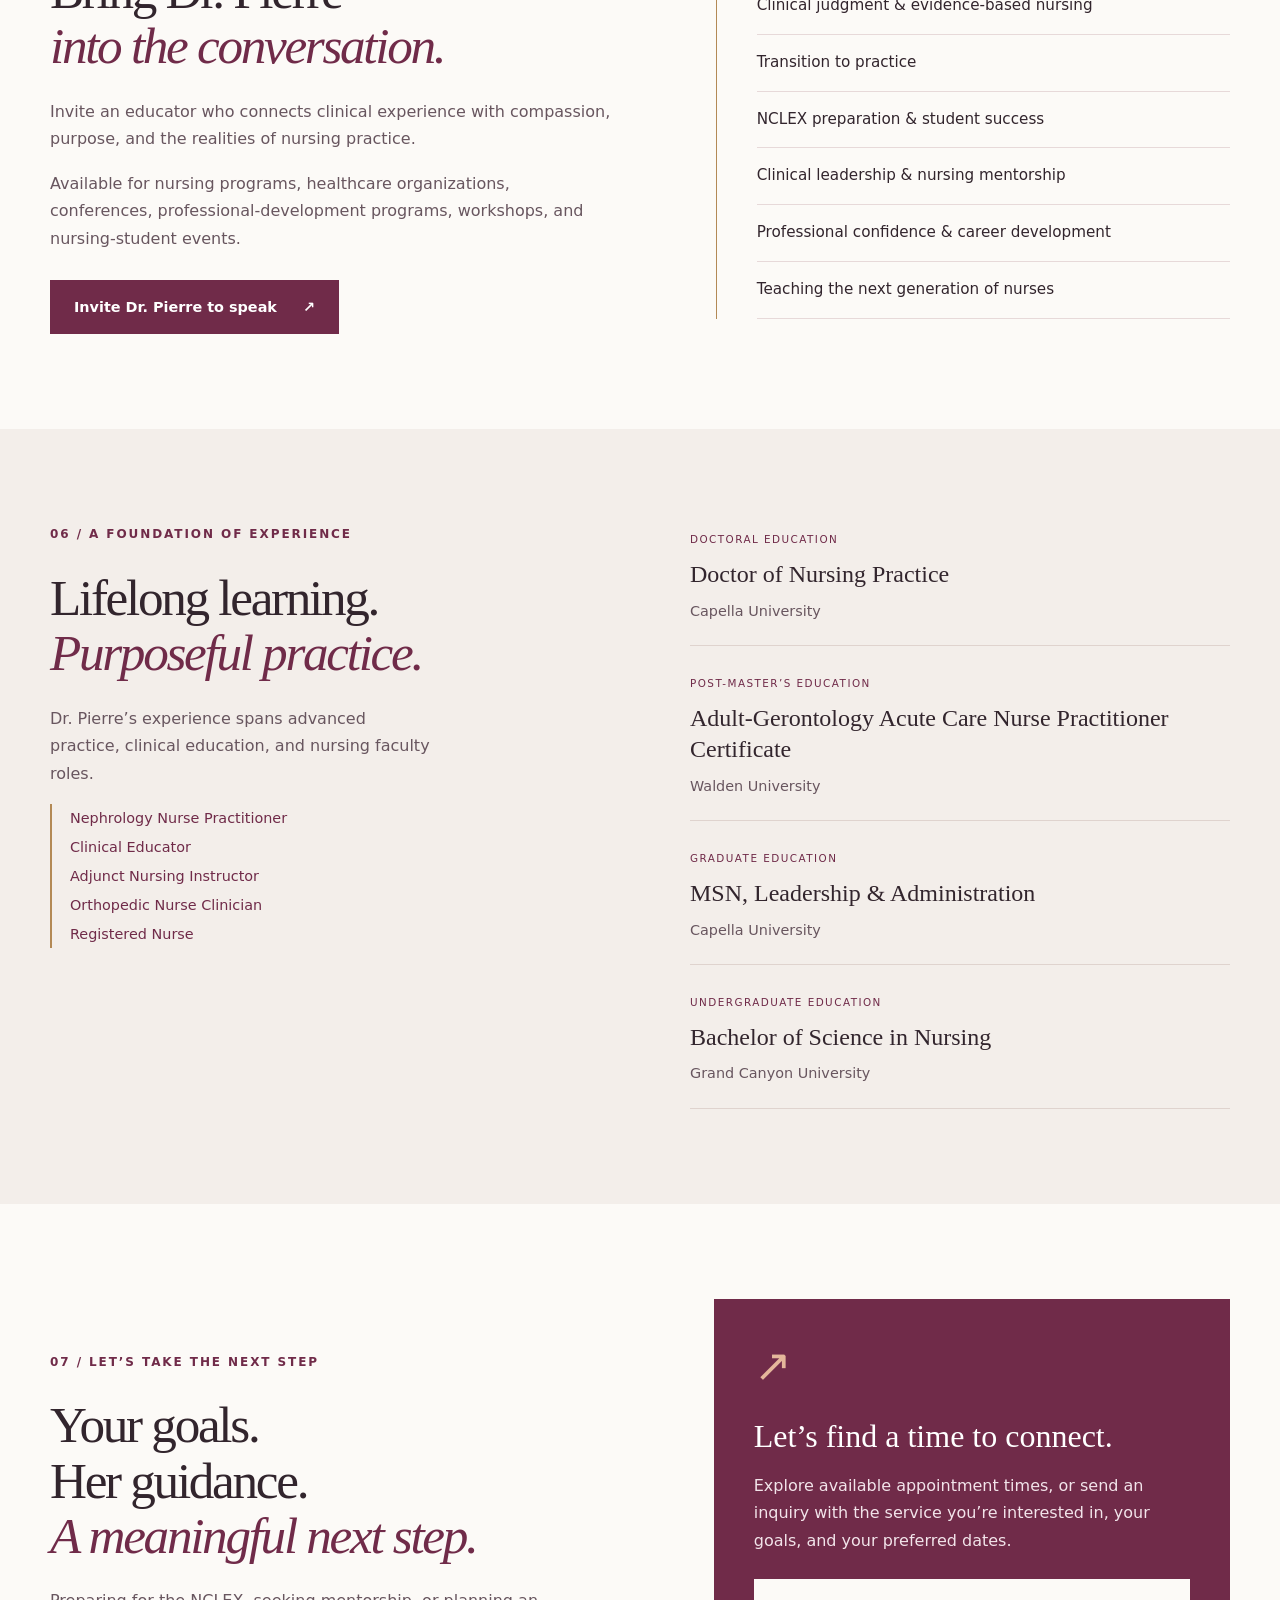
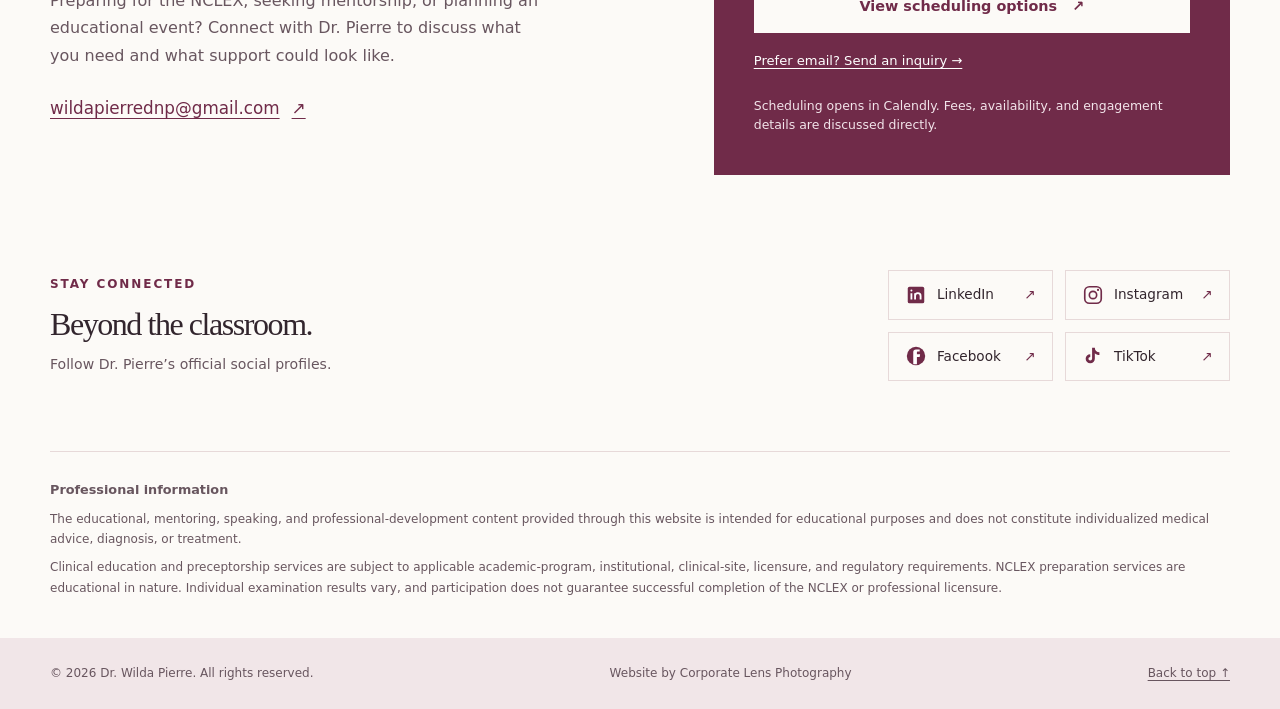
==== commit d9474669: "Redesign Dr. Pierre website with reviewed content and updated branding" ====
--- a/index.html
+++ b/index.html
@@ -1,713 +1,160 @@
 <!doctype html>
 <html lang="en">
 <head>
-  <meta charset="utf-8" />
-  <meta name="viewport" content="width=device-width,initial-scale=1" />
-  <title>Wilda Pierre, DNP, APRN | Medical Education & Clinical Excellence</title>
-  <meta name="description" content="Wilda Pierre, DNP, APRN is a medical educator and nurse practitioner specializing in medical education, clinical excellence, and professional training." />
+  <meta charset="utf-8">
+  <meta name="viewport" content="width=device-width, initial-scale=1">
+  <title>Dr. Wilda Pierre | Nursing Education, NCLEX & Mentorship</title>
+  <meta name="description" content="Dr. Wilda Pierre, DNP, APRN, ACNPC-AG: nursing education, NCLEX preparation, clinical preceptorship, mentorship and speaking in Miami and virtually.">
+  <link rel="canonical" href="https://wildapierrednp.com/">
+  <meta name="theme-color" content="#702b49">
+  <meta property="og:type" content="website">
+  <meta property="og:title" content="Dr. Wilda Pierre — Teach. Lead. Heal.">
+  <meta property="og:description" content="Nursing education, NCLEX preparation and mentorship grounded in clinical excellence, compassion and community.">
+  <meta property="og:url" content="https://wildapierrednp.com/">
+  <meta property="og:image" content="https://wildapierrednp.com/images/wplogodnparnp.png">
+  <meta property="og:image:alt" content="Wilda Pierre medical education emblem">
+  <meta name="twitter:card" content="summary_large_image">
+  <link rel="icon" href="images/wp-medallion.jpg" type="image/jpeg">
+  <link rel="stylesheet" href="styles.css">
+  <script src="script.js" defer></script>
+  <script type="application/ld+json">
+{
+  "@context": "https://schema.org",
+  "@graph": [
+    {
+      "@type": "Person",
+      "@id": "https://wildapierrednp.com/#dr-wilda-pierre",
+      "name": "Wilda Pierre",
+      "honorificPrefix": "Dr.",
+      "honorificSuffix": "DNP, APRN, ACNPC-AG",
+      "url": "https://wildapierrednp.com/",
+      "image": "https://wildapierrednp.com/images/dr-wilda-pierre-portrait.jpg",
+      "jobTitle": [
+        "Adult-Gerontology Acute Care Nurse Practitioner",
+        "Clinical Educator",
+        "Nursing Faculty",
+        "Speaker",
+        "Mentor"
+      ],
+      "description": "Dr. Wilda Pierre provides nursing education, NCLEX preparation, mentorship, clinical preceptorship and speaking in Miami, Florida, and virtually.",
+      "sameAs": [
+        "https://www.linkedin.com/in/wildapierrednp/",
+        "https://www.instagram.com/childofgod2004/",
+        "https://www.facebook.com/share/1DMZ7DeaRK/",
+        "https://www.tiktok.com/@childofgod2004"
+      ],
+      "knowsAbout": [
+        "Nursing education",
+        "NCLEX preparation",
+        "Clinical judgment",
+        "Clinical preceptorship",
+        "Nursing mentorship",
+        "Nursing leadership"
+      ],
+      "alumniOf": [
+        {
+          "@type": "CollegeOrUniversity",
+          "name": "Capella University"
+        },
+        {
+          "@type": "CollegeOrUniversity",
+          "name": "Walden University"
+        },
+        {
+          "@type": "CollegeOrUniversity",
+          "name": "Grand Canyon University"
+        }
+      ]
+    },
+    {
+      "@type": "WebSite",
+      "@id": "https://wildapierrednp.com/#website",
+      "url": "https://wildapierrednp.com/",
+      "name": "Dr. Wilda Pierre — Teach. Lead. Heal.",
+      "publisher": {
+        "@id": "https://wildapierrednp.com/#dr-wilda-pierre"
+      }
+    },
+    {
+      "@type": "WebPage",
+      "@id": "https://wildapierrednp.com/#webpage",
+      "url": "https://wildapierrednp.com/",
+      "name": "Dr. Wilda Pierre | Nursing Education, NCLEX & Mentorship",
+      "isPartOf": {
+        "@id": "https://wildapierrednp.com/#website"
+      },
+      "about": {
+        "@id": "https://wildapierrednp.com/#dr-wilda-pierre"
+      },
+      "inLanguage": "en-US"
+    }
+  ]
+}
+  </script>
+</head>
+<body>
+<a class="skip-link" href="#main">Skip to content</a>
+<header class="site-header">
+  <div class="container header-inner">
+    <a class="brand" href="#top" aria-label="Dr. Wilda Pierre, home"><img src="images/wp-medallion.jpg" width="72" height="72" alt="WP — Teach, Lead, Heal"><span>DR. WILDA PIERRE<small>EDUCATION · EXCELLENCE · PURPOSE</small></span></a>
+    <button class="menu-toggle" aria-expanded="false" aria-controls="navigation" hidden>Menu <span aria-hidden="true">☰</span></button>
+    <nav id="navigation" aria-label="Main navigation"><a href="#about">Her story</a><a href="#services">Services</a><a href="#nclex">NCLEX</a><a href="#speaking">Speaking</a><a class="nav-cta" href="#contact">Let’s connect <span aria-hidden="true">↗</span></a></nav>
+  </div>
+</header>
+<main id="main">
+  <section class="hero container" id="top" aria-labelledby="hero-heading">
+    <div class="hero-copy">
+      <p class="eyebrow"><span class="gold-rule"></span> COMPASSION MEETS CLINICAL EXCELLENCE</p>
+      <h1 id="hero-heading">Teach with purpose.<br>Lead with heart.<br><em>Heal with care.</em></h1>
+      <p class="hero-name">Dr. Wilda Pierre <span>DNP, APRN, ACNPC-AG</span></p>
+      <p class="hero-role">Adult-Gerontology Acute Care Nurse Practitioner<br>Clinical Educator · Nursing Faculty · Speaker · Mentor</p>
+      <p class="hero-intro">Helping nurses find their confidence, strengthen their clinical judgment, and become the professionals they are called to be.</p>
+      <div class="button-row"><a class="button" href="#services">Explore services <span aria-hidden="true">↗</span></a><a class="text-link" href="#about">Meet Dr. Pierre <span aria-hidden="true">→</span></a></div>
+      <p class="location">MIAMI, FLORIDA <span>•</span> VIRTUAL CONNECTIONS, TOO</p>
+    </div>
+    <div class="hero-visual">
+      <figure class="portrait"><img src="images/dr-wilda-pierre-portrait.jpg" width="1121" height="1403" fetchpriority="high" alt="Dr. Wilda Pierre smiling in a white coat and pink scrubs"></figure>
+      <div class="portrait-note"><span class="note-star" aria-hidden="true">✦</span><span>Rooted in community.<br><strong>Committed to your growth.</strong></span></div>
+    </div>
+  </section>
+  <div class="audience-strip"><div class="container"><span>FOR THE NEXT CHAPTER IN NURSING</span><p>Students <b>✦</b> Nurses <b>✦</b> Educators <b>✦</b> Healthcare organizations</p></div></div>
+  <section class="section container story" id="about" aria-labelledby="about-heading">
+    <div class="story-heading"><p class="eyebrow">01 / THE PERSON BEHIND THE PRACTICE</p><h2 id="about-heading">Rooted in community.<br>Called to care.<br><em>Committed to lifting others.</em></h2><img class="story-seal" src="images/wp-medallion.jpg" width="190" height="190" loading="lazy" alt="Dr. Pierre’s pink and gold WP medallion: Teach, Lead, Heal"></div>
+    <div class="story-copy"><p class="lead">For Dr. Pierre, nursing begins with seeing the person in front of you—and believing in what they can become.</p><p>Her Haitian roots and deep connection to community shape the way she cares, teaches, and leads. Compassion, faith, and service are part of the purpose she brings to her work: helping people feel seen, supported, and capable of taking their next step.</p><p>Dr. Wilda Pierre, DNP, APRN, ACNPC-AG, is an advanced practice registered nurse, clinical educator, and nursing faculty member. Her journey has taken her from acute care nursing to clinical leadership, nursing education, and advanced practice, with experience in emergency, medical-surgical, critical care, orthopedic, geriatric, and nephrology settings.</p><p>She brings that experience into every learning relationship, helping nurses connect what they know with how they care. Whether a student is preparing for the NCLEX or a nurse is finding their footing in practice, Dr. Pierre’s focus is the same: stronger clinical judgment, greater confidence, and compassionate nursing practice.</p><a class="text-link" href="#credentials">Explore her education & experience <span aria-hidden="true">→</span></a></div>
+  </section>
+  <section class="philosophy container" aria-label="Dr. Pierre’s philosophy of nursing"><article><span>01</span><h3>Teach.</h3><p>Equip current and future nurses with knowledge, clinical reasoning, and practical skills.</p></article><article><span>02</span><h3>Lead.</h3><p>Develop professionals ready to lead with competence, integrity, and purpose.</p></article><article><span>03</span><h3>Heal.</h3><p>Keep compassionate, patient-centered care at the heart of nursing practice.</p></article></section>
+  <section class="section services" id="services" aria-labelledby="services-heading"><div class="container">
+    <div class="section-heading"><div><p class="eyebrow">02 / EDUCATION THAT MOVES YOU FORWARD</p><h2 id="services-heading">Your next chapter.<br><em>Supported with purpose.</em></h2></div><p>From the first steps of nursing school to leading a team, find guidance grounded in practice and shaped around your goals.</p></div>
+    <div class="service-grid">
+      <a class="service-card" href="#nclex"><span class="service-index">01 <span aria-hidden="true">↗</span></span><h3>NCLEX preparation</h3><p>Individualized and group support for clinical judgment, study planning, test-taking strategies, and exam readiness.</p><span class="service-link">Build your study plan</span></a>
+      <a class="service-card" href="#contact"><span class="service-index">02 <span aria-hidden="true">↗</span></span><h3>Student mentorship</h3><p>A supportive space to strengthen clinical reasoning, study strategies, confidence, and professional readiness.</p><span class="service-link">Find your direction</span></a>
+      <a class="service-card" href="#clinical"><span class="service-index">03 <span aria-hidden="true">↗</span></span><h3>Clinical education</h3><p>Learning experiences and workshops connecting evidence-based knowledge with clinical judgment and nursing practice.</p><span class="service-link">Connect knowledge to care</span></a>
+      <a class="service-card" href="#clinical"><span class="service-index">04 <span aria-hidden="true">↗</span></span><h3>Preceptorship & skills validation</h3><p>Clinical instruction, mentorship, and evaluation of clinical skills in accordance with program and clinical-site requirements.</p><span class="service-link">Explore clinical learning</span></a>
+      <a class="service-card" href="#contact"><span class="service-index">05 <span aria-hidden="true">↗</span></span><h3>Leadership & faculty development</h3><p>Support for nurses and educators building leadership, communication, mentorship, and educational practice.</p><span class="service-link">Grow as a leader</span></a>
+      <a class="service-card" href="#speaking"><span class="service-index">06 <span aria-hidden="true">↗</span></span><h3>Speaking & workshops</h3><p>Thoughtful conversations about nursing education, professional confidence, mentorship, and transition to practice.</p><span class="service-link">Start a conversation</span></a>
+    </div>
+  </div></section>
+  <section class="section container" id="nclex" aria-labelledby="nclex-heading"><div class="nclex-panel">
+    <div><p class="eyebrow">03 / NCLEX PREPARATION</p><h2 id="nclex-heading">Prepare with a plan.<br><em>Move forward with confidence.</em></h2><p class="lead">Dr. Pierre has demonstrated success in supporting nursing students preparing for and successfully passing the NCLEX examination.</p><p>She provides individualized and group-based preparation to help nursing graduates strengthen clinical knowledge, clinical judgment, test-taking strategies, and confidence.</p><a class="button" href="mailto:wildapierrednp@gmail.com?subject=NCLEX%20Preparation%20Inquiry">Ask about NCLEX support <span aria-hidden="true">↗</span></a></div>
+    <div class="nclex-details"><p class="eyebrow">A THOUGHTFUL APPROACH TO READINESS</p><ul class="numbered-list"><li><span>01</span><div><h3>Understand your starting point</h3><p>Identify knowledge gaps and create an individualized study plan.</p></div></li><li><span>02</span><div><h3>Strengthen your clinical judgment</h3><p>Review nursing content, prioritization, and Next Generation NCLEX-style questions.</p></div></li><li><span>03</span><div><h3>Practice with intention</h3><p>Develop test-taking strategies, accountability, and exam-readiness habits.</p></div></li></ul><p class="fine-print">NCLEX preparation is educational. Individual results vary; participation does not guarantee examination success or licensure.</p></div>
+  </div></section>
+  <section class="section clinical" id="clinical" aria-labelledby="clinical-heading"><div class="container">
+    <div class="section-heading"><div><p class="eyebrow">04 / CLINICAL EDUCATION & PRECEPTORSHIP</p><h2 id="clinical-heading">From knowing.<br><em>To understanding why.</em></h2></div><div><p class="scope-note">Clinical education and preceptorship services are subject to applicable academic-program, institutional, clinical-site, licensure, and regulatory requirements.</p><p>Dr. Pierre uses the nursing process as a framework for developing clinical judgment. Through instruction, mentorship, and skills validation, learners connect nursing knowledge to thoughtful, patient-centered practice.</p></div></div>
+    <ol class="process"><li><span>01</span><h3>Assess</h3><p>Understand patient needs.</p></li><li><span>02</span><h3>Diagnose</h3><p>Identify nursing priorities.</p></li><li><span>03</span><h3>Plan</h3><p>Develop a plan of care.</p></li><li><span>04</span><h3>Implement</h3><p>Put nursing interventions into practice.</p></li><li><span>05</span><h3>Evaluate</h3><p>Reflect on outcomes and adjust.</p></li></ol>
+    <p class="clinical-closing">The goal extends beyond clinical hours: stronger judgment, professional confidence, and readiness for nursing practice.</p>
+  </div></section>
+  <section class="section container speaking" id="speaking" aria-labelledby="speaking-heading"><div><p class="eyebrow">05 / SPEAKING & WORKSHOPS</p><h2 id="speaking-heading">Bring Dr. Pierre<br><em>into the conversation.</em></h2><p>Invite an educator who connects clinical experience with compassion, purpose, and the realities of nursing practice.</p><p>Available for nursing programs, healthcare organizations, conferences, professional-development programs, workshops, and nursing-student events.</p><a class="button" href="mailto:wildapierrednp@gmail.com?subject=Speaking%20Engagement%20Inquiry">Invite Dr. Pierre to speak <span aria-hidden="true">↗</span></a></div><div class="topics"><p class="eyebrow">CONVERSATIONS THAT MATTER</p><ul><li>Clinical judgment & evidence-based nursing</li><li>Transition to practice</li><li>NCLEX preparation & student success</li><li>Clinical leadership & nursing mentorship</li><li>Professional confidence & career development</li><li>Teaching the next generation of nurses</li></ul></div></section>
+  <section class="section credentials" id="credentials" aria-labelledby="credentials-heading"><div class="container credentials-grid"><div><p class="eyebrow">06 / A FOUNDATION OF EXPERIENCE</p><h2 id="credentials-heading">Lifelong learning.<br><em>Purposeful practice.</em></h2><p class="credentials-intro">Dr. Pierre’s experience spans advanced practice, clinical education, and nursing faculty roles.</p><p class="roles">Nephrology Nurse Practitioner<br>Clinical Educator<br>Adjunct Nursing Instructor<br>Orthopedic Nurse Clinician<br>Registered Nurse</p></div><div class="education-list"><article><span>DOCTORAL EDUCATION</span><h3>Doctor of Nursing Practice</h3><p>Capella University</p></article><article><span>POST-MASTER’S EDUCATION</span><h3>Adult-Gerontology Acute Care Nurse Practitioner Certificate</h3><p>Walden University</p></article><article><span>GRADUATE EDUCATION</span><h3>MSN, Leadership & Administration</h3><p>Capella University</p></article><article><span>UNDERGRADUATE EDUCATION</span><h3>Bachelor of Science in Nursing</h3><p>Grand Canyon University</p></article></div></div></section>
+  <section class="section container" id="contact" aria-labelledby="contact-heading"><div class="contact-panel"><div><p class="eyebrow">07 / LET’S TAKE THE NEXT STEP</p><h2 id="contact-heading">Your goals.<br>Her guidance.<br><em>A meaningful next step.</em></h2><p>Preparing for the NCLEX, seeking mentorship, or planning an educational event? Connect with Dr. Pierre to discuss what you need and what support could look like.</p><a class="contact-email" href="mailto:wildapierrednp@gmail.com">wildapierrednp@gmail.com <span aria-hidden="true">↗</span></a></div><div class="booking"><span class="booking-icon" aria-hidden="true">↗</span><h3>Let’s find a time to connect.</h3><p>Explore available appointment times, or send an inquiry with the service you’re interested in, your goals, and your preferred dates.</p><a class="button light" data-booking-link href="https://calendly.com/wildapierrednp" target="_blank" rel="noopener noreferrer">View scheduling options <span aria-hidden="true">↗</span></a><a class="booking-email" href="mailto:wildapierrednp@gmail.com?subject=Education%20and%20Mentorship%20Inquiry">Prefer email? Send an inquiry →</a><p class="fine-print">Scheduling opens in Calendly. Fees, availability, and engagement details are discussed directly.</p></div></div></section>
+  <section class="social-section container" id="social" aria-labelledby="social-heading"><div><p class="eyebrow">STAY CONNECTED</p><h2 id="social-heading">Beyond the classroom.</h2><p>Follow Dr. Pierre’s official social profiles.</p></div><div class="social-links">
+    <a href="https://www.linkedin.com/in/wildapierrednp/" target="_blank" rel="noopener noreferrer"><svg viewBox="0 0 24 24" aria-hidden="true"><rect x="3" y="3" width="18" height="18" rx="2" fill="currentColor"/><path d="M7 10v7m4 0v-7m0 3c0-4 6-4 6 0v4" fill="none" stroke="white" stroke-width="2"/><circle cx="7" cy="7" r="1.1" fill="white"/></svg>LinkedIn <span aria-hidden="true">↗</span></a>
+    <a href="https://www.instagram.com/childofgod2004/" target="_blank" rel="noopener noreferrer"><svg viewBox="0 0 24 24" aria-hidden="true"><rect x="3" y="3" width="18" height="18" rx="5" fill="none" stroke="currentColor" stroke-width="1.8"/><circle cx="12" cy="12" r="4" fill="none" stroke="currentColor" stroke-width="1.8"/><circle cx="17.5" cy="6.5" r="1.2" fill="currentColor"/></svg>Instagram <span aria-hidden="true">↗</span></a>
+    <a href="https://www.facebook.com/share/1DMZ7DeaRK/" target="_blank" rel="noopener noreferrer"><svg viewBox="0 0 24 24" aria-hidden="true"><circle cx="12" cy="12" r="10" fill="currentColor"/><path d="M14 5h-2c-2 0-3 1-3 3v13h4V13h3l.5-3H13V8c0-.5.3-1 1-1h2V5z" fill="white"/></svg>Facebook <span aria-hidden="true">↗</span></a>
+    <a href="https://www.tiktok.com/@childofgod2004" target="_blank" rel="noopener noreferrer"><svg viewBox="0 0 24 24" aria-hidden="true"><path d="M14 3v12a5 5 0 1 1-5-5v3a2 2 0 1 0 2 2V3h3c0 3 2 5 5 5v3c-2 0-4-1-5-2" fill="currentColor"/></svg>TikTok <span aria-hidden="true">↗</span></a>
+  </div></section>
+  <section class="disclaimer container" aria-labelledby="disclaimer-heading"><h2 id="disclaimer-heading">Professional information</h2><p>The educational, mentoring, speaking, and professional-development content provided through this website is intended for educational purposes and does not constitute individualized medical advice, diagnosis, or treatment.</p><p>Clinical education and preceptorship services are subject to applicable academic-program, institutional, clinical-site, licensure, and regulatory requirements. NCLEX preparation services are educational in nature. Individual examination results vary, and participation does not guarantee successful completion of the NCLEX or professional licensure.</p></section>
 
-<!-- Open Graph / Social Sharing -->
-<meta property="og:title" content="Wilda Pierre, DNP, APRN | Medical Education & Clinical Excellence" />
-<meta property="og:description" content="Medical educator and nurse practitioner specializing in clinical education, healthcare leadership, and professional training." />
-<meta property="og:type" content="website" />
-<meta property="og:url" content="https://wildapierrednp.com" />
-<meta property="og:image" content="https://wildapierrednp.com/images/wplogodnparnp.png" />
-
-  <style>
-    :root{
-      /* Pink-forward + Medical-professional */
-      --bg0:#ffffff;
-      --bg1:#fdf2f8;                 /* blush */
-      --bg2:#f8fafc;                 /* cool light */
-      --card:#ffffff;
-      --card2:#fff7fb;               /* soft pink-tinted surface */
-      --text:#111827;                /* charcoal */
-      --muted:#4b5563;               /* gray */
-      --line:rgba(17,24,39,.12);
-      --accent:#ec4899;              /* PINK (primary) */
-      --accent2:#3b82f6;             /* medical blue (secondary) */
-      --shadow: 0 18px 60px rgba(0,0,0,.10);
-      --radius:18px;
-      --max:1100px;
-    }
-
-    *{box-sizing:border-box}
-    html{scroll-behavior:smooth}
-
-    body{
-      margin:0;
-      font-family: ui-sans-serif, system-ui, -apple-system, Segoe UI, Roboto, Helvetica, Arial;
-      color:var(--text);
-      background:
-        radial-gradient(1200px 700px at 18% -10%, rgba(236,72,153,.12), transparent 60%),
-        radial-gradient(900px 560px at 100% 12%, rgba(59,130,246,.10), transparent 55%),
-        linear-gradient(180deg, var(--bg0), var(--bg1));
-      line-height:1.55;
-    }
-
-    a{color:inherit}
-    .wrap{max-width:var(--max); margin:0 auto; padding:28px 18px 80px}
-
-    /* NAV */
-    .nav{
-      display:flex;
-      align-items:center;
-      justify-content:space-between;
-      gap:14px;
-      padding:10px 0 22px;
-    }
-
-    .brand{
-      display:flex;
-      align-items:center;
-      gap:12px;
-    }
-
-    /* Logo sizing (mobile-first) */
-    .logo{
-      width:44px;
-      height:44px;
-      object-fit:contain;
-      display:block;
-    }
-    @media (min-width: 680px){
-      .logo{ width:52px; height:52px; }
-    }
-    @media (min-width: 900px){
-      .logo{ width:64px; height:64px; }
-    }
-
-    .navlinks{
-      display:flex;
-      gap:14px;
-      flex-wrap:wrap;
-      font-size:13px;
-      color:var(--muted);
-    }
-    .navlinks a{
-      text-decoration:none;
-      padding:6px 8px;
-      border-radius:10px;
-      border:1px solid transparent;
-      opacity:.95;
-    }
-    .navlinks a:hover{
-      opacity:1;
-      border-color:var(--line);
-      background: rgba(236,72,153,.06);
-      color:var(--text);
-    }
-
-    /* Mobile menu button */
-    .menuBtn{
-      display:none;
-      border:1px solid var(--line);
-      background: rgba(255,255,255,.70);
-      color: var(--text);
-      padding:10px 12px;
-      border-radius:12px;
-      font-weight:750;
-      font-size:14px;
-      cursor:pointer;
-      line-height:1;
-      box-shadow: 0 10px 26px rgba(0,0,0,.06);
-    }
-    .menuBtn:hover{
-      background: rgba(255,255,255,.90);
-    }
-
-    /* Mobile nav */
-    @media (max-width: 680px){
-      .nav{flex-wrap:wrap;}
-      .menuBtn{
-        display:inline-flex;
-        align-items:center;
-        gap:8px;
-      }
-
-      /* Hide links by default */
-      .navlinks{
-        display:none;
-        width:100%;
-        margin-top:12px;
-        padding:10px;
-        border:1px solid var(--line);
-        border-radius:14px;
-        background: rgba(255,255,255,.75);
-        backdrop-filter: blur(8px);
-      }
-
-      /* Show links when toggled */
-      .navlinks.open{
-        display:flex;
-        flex-direction:column;
-        gap:6px;
-      }
-
-      .navlinks a{
-        width:100%;
-        padding:10px 12px;
-        border-radius:12px;
-      }
-
-      .navlinks a:hover{
-        background: rgba(236,72,153,.08);
-        border-color: transparent;
-      }
-    }
-
-    /* HERO */
-    .hero{
-      display:grid;
-      grid-template-columns: 1.15fr .85fr;
-      gap:18px;
-      padding:26px;
-      border:1px solid var(--line);
-      border-radius:var(--radius);
-      background: linear-gradient(180deg, rgba(255,255,255,.90), rgba(255,255,255,.65));
-      box-shadow: var(--shadow);
-      overflow:hidden;
-      position:relative;
-    }
-    .badge{
-      display:inline-flex; gap:8px; align-items:center;
-      font-size:12px; color:var(--muted);
-      padding:7px 10px;
-      border:1px solid var(--line);
-      border-radius:999px;
-      background: rgba(236,72,153,.06);
-      width:fit-content;
-    }
-    .dot{width:8px; height:8px; border-radius:99px; background:var(--accent)}
-    h1{margin:12px 0 8px; font-size:40px; line-height:1.12}
-    .sub{color:var(--muted); font-size:15px; max-width:62ch}
-
-    .cta{display:flex; gap:10px; flex-wrap:wrap; margin-top:16px}
-    .btn{
-      border:1px solid var(--line);
-      background: rgba(255,255,255,.8);
-      color:var(--text);
-      padding:10px 14px;
-      border-radius:12px;
-      text-decoration:none;
-      font-weight:750;
-      font-size:14px;
-      display:inline-flex; align-items:center; gap:10px;
-      transition: transform .12s ease, box-shadow .12s ease, background .12s ease;
-    }
-    .btn:hover{transform: translateY(-1px)}
-    .btn.primary{
-      background: linear-gradient(90deg, rgba(236,72,153,1), rgba(236,72,153,.82));
-      border-color: rgba(236,72,153,.45);
-      color:#ffffff;
-      box-shadow: 0 12px 28px rgba(236,72,153,.22);
-    }
-    .btn.primary:hover{box-shadow: 0 16px 34px rgba(236,72,153,.28)}
-    .btn.small{padding:8px 12px; font-size:13px; border-radius:11px}
-
-    .heroCard{
-      border:1px solid var(--line);
-      border-radius:var(--radius);
-      background: rgba(255,255,255,.75);
-      padding:18px;
-      box-shadow: 0 10px 28px rgba(0,0,0,.06);
-    }
-    .photo{
-      width:100%;
-      aspect-ratio: 4/3;
-      border-radius:14px;
-      border:1px solid rgba(17,24,39,.12);
-      display:flex; align-items:center; justify-content:center;
-      color:rgba(17,24,39,.55);
-      background: linear-gradient(180deg, rgba(236,72,153,.06), rgba(59,130,246,.05));
-      margin-bottom:12px;
-      overflow:hidden;
-    }
-    .photo img{
-      width:100%;
-      height:100%;
-      object-fit:contain; /* correct for scale-down feel */
-      display:block;
-    }
-    .mini{
-      display:grid; gap:10px;
-      color:var(--muted);
-      font-size:13px;
-    }
-
-    .pillrow{display:flex; flex-wrap:wrap; gap:8px; margin-top:10px}
-    .pill{
-      font-size:12px;
-      padding:7px 10px;
-      border:1px solid rgba(236,72,153,.35);
-      border-radius:999px;
-      background: rgba(236,72,153,.08);
-      color:#7a1b45;
-    }
-
-    /* SECTIONS */
-    .section{margin-top:22px}
-    .sectionHead{
-      display:flex; align-items:flex-end; justify-content:space-between;
-      gap:12px; margin:0 0 10px;
-      position:relative;
-    }
-    .section h2{margin:0; font-size:18px}
-    .sectionHead::after{
-      content:"";
-      display:block;
-      width:56px;
-      height:4px;
-      margin-top:8px;
-      border-radius:999px;
-      background: linear-gradient(90deg, var(--accent), var(--accent2));
-    }
-    .kicker{margin:0; color:var(--muted); font-size:13px}
-
-    .grid{
-      display:grid;
-      grid-template-columns: repeat(12, 1fr);
-      gap:14px;
-    }
-    .panel{
-      border:1px solid var(--line);
-      background: var(--card);
-      border-radius:var(--radius);
-      padding:16px;
-      box-shadow: 0 10px 28px rgba(0,0,0,.05);
-    }
-    .panel strong{color:var(--text)}
-    .span-12{grid-column: span 12}
-    .span-8{grid-column: span 8}
-    .span-6{grid-column: span 6}
-    .span-4{grid-column: span 4}
-
-    .panel h3{margin:0 0 6px; font-size:15px}
-    .panel p{margin:0; color:var(--muted); font-size:14px}
-    ul{margin:10px 0 0; padding-left:18px; color:var(--muted)}
-    li{margin:6px 0}
-
-    .note{
-      margin-top:10px;
-      color:var(--muted);
-      font-size:13px;
-      border-left:3px solid var(--accent);
-      padding:10px 10px 10px 12px;
-      background: rgba(236,72,153,.05);
-      border-radius:12px;
-    }
-
-    /* SOCIAL */
-    .socials{
-      display:flex; flex-wrap:wrap; gap:10px; margin-top:12px;
-    }
-    .iconBtn{
-      text-decoration:none;
-      display:inline-flex; align-items:center; gap:10px;
-      padding:10px 12px;
-      border:1px solid var(--line);
-      border-radius:14px;
-      background: rgba(255,255,255,.85);
-      color:var(--muted);
-      font-weight:700;
-      font-size:13px;
-      transition: transform .12s ease, background .12s ease, border-color .12s ease;
-    }
-    .iconBtn:hover{
-      transform: translateY(-1px);
-      background: rgba(236,72,153,.06);
-      border-color: rgba(236,72,153,.25);
-      color:var(--text)
-    }
-    .ic{
-      width:28px; height:28px; border-radius:10px;
-      background: rgba(236,72,153,.15);
-      display:inline-flex; align-items:center; justify-content:center;
-      border:1px solid rgba(236,72,153,.22);
-      font-weight:900; color: rgba(17,24,39,.9);
-    }
-
-    /* FOOTER */
-    .footer{
-      margin-top:22px;
-      display:flex; flex-wrap:wrap; gap:10px; align-items:center; justify-content:space-between;
-      color:var(--muted);
-      font-size:12px;
-      opacity:.95;
-      border-top:1px solid var(--line);
-      padding-top:16px;
-    }
-
-    /* Responsive */
-    @media (max-width: 920px){
-      .hero{grid-template-columns: 1fr; padding:20px}
-      h1{font-size:34px}
-      .sectionHead{flex-direction:column; align-items:flex-start}
-    }
-    @media (max-width: 680px){
-      .span-8,.span-6,.span-4{grid-column: span 12}
-      .sectionHead{flex-direction:column; align-items:flex-start}
-    }
-  </style>
-</head>
-
-<body>
-  <div class="wrap">
-
-    <!-- NAV -->
-    <div class="nav">
-      <div class="brand">
-        <img
-          src="images/wplogodnparnp.png"
-          alt="Wilda Pierre Medical Education & Clinical Excellence"
-          class="logo">
-      </div>
-
-      <button class="menuBtn" id="menuBtn" aria-expanded="false" aria-controls="navlinks">
-        ☰ Menu
-      </button>
-
-      <div class="navlinks" id="navlinks" aria-label="site navigation">
-        <a href="#about">About</a>
-        <a href="#services">Services</a>
-        <a href="#engagements">Engagements</a>
-        <a href="#social">Social</a>
-        <a href="#contact">Contact</a>
-      </div>
-    </div>
-
-    <!-- HERO -->
-    <section class="hero" id="top">
-      <div>
-        <div class="badge"><span class="dot"></span> Available for speaking, education, and preceptorship</div>
-        <h1>Wilda Pierre, DNP, APRN</h1>
-        <p class="sub">
-          Clinical Educator • Adjunct Professor • Nurse Practitioner • Speaker • Mentor
-          <br/>Evidence-based education that strengthens clinical confidence, leadership, and patient outcomes.
-        </p>
-
-        <div class="cta">
-          <a class="btn primary" href="#contact">Hire Wilda</a>
-          <a class="btn" href="#services">View Services</a>
-          <a class="btn" href="#social">Connect</a>
-        </div>
-
-        <div class="pillrow" aria-label="highlights">
-          <span class="pill">Adult-Gerontology Acute Care NP</span>
-          <span class="pill">Hospital Education & Training</span>
-          <span class="pill">Nursing Faculty</span>
-          <span class="pill">English & Haitian Creole</span>
-        </div>
-      </div>
-
-      <aside class="heroCard">
-        <div class="photo">
-          <img
-            src="images/wilda-clinical-resized.png"
-            alt="Wilda Pierre, DNP, APRN in clinical setting">
-        </div>
-        <div class="mini">
-          <div><b>Primary Focus:</b> Clinical excellence, nursing education, and mentorship.</div>
-          <div><b>Best For:</b> Nursing programs, hospitals, conferences, and 1:1 coaching.</div>
-          <div><b>Location:</b> Miami, Florida (virtual services available)</div>
-        </div>
-      </aside>
-    </section>
-
-    <!-- ABOUT -->
-    <section class="section" id="about">
-      <div class="sectionHead">
-        <h2>Meet Wilda Pierre</h2>
-        <p class="kicker">Professional profile • educator-first • patient-centered</p>
-      </div>
-
-      <div class="grid">
-        <div class="panel span-8">
-          <p>
-            Wilda Pierre is a Doctor of Nursing Practice (DNP) and Adult-Gerontology Acute Care Nurse Practitioner (AG-ACNP)
-            with experience in acute and critical care. She supports nurses and advanced practice students through hands-on
-            training, evidence-based instruction, and mentorship designed to strengthen real-world clinical judgment and patient outcomes.
-          </p>
-          <p style="margin-top:10px;">
-            Known for clear teaching, practical frameworks, and a supportive coaching style, Wilda partners with nursing
-            programs, hospitals, and organizations seeking high-impact education and professional development.
-          </p>
-
-          <div class="note">
-            <b>Languages:</b> English • Haitian Creole • Spanish (conversational understanding)
-          </div>
-        </div>
-
-        <div class="panel span-4">
-          <h3>Quick Snapshot</h3>
-          <ul>
-            <li>Clinical educator & hospital trainer</li>
-            <li>Adjunct nursing faculty</li>
-            <li>NP preceptorship & clinical supervision</li>
-            <li>Speaker for conferences and workshops</li>
-            <li>Mentorship for RN → APRN transitions</li>
-          </ul>
-        </div>
-      </div>
-    </section>
-
-    <!-- SERVICES -->
-    <section class="section" id="services">
-      <div class="sectionHead">
-        <h2>Services</h2>
-        <p class="kicker">Clear offerings • easy booking • strong outcomes</p>
-      </div>
-
-      <div class="grid">
-        <div class="panel span-6">
-          <h3>🏥 Clinical Educator</h3>
-          <p>Education and training programs that elevate clinical competency and consistency.</p>
-          <ul>
-            <li>Staff education & onboarding support</li>
-            <li>Competency training & skills validation</li>
-            <li>Evidence-based practice workshops</li>
-            <li>Interdisciplinary communication training</li>
-          </ul>
-        </div>
-
-        <div class="panel span-6">
-          <h3>🎓 Adjunct Professor</h3>
-          <p>Faculty support for nursing programs with lecture and clinical instruction.</p>
-          <ul>
-            <li>BSN/MSN/DNP instruction (course-based)</li>
-            <li>Clinical supervision and student evaluation</li>
-            <li>Curriculum development support</li>
-            <li>Academic mentorship & advising</li>
-          </ul>
-        </div>
-
-        <div class="panel span-6">
-          <h3>📝 Clinical Preceptor</h3>
-          <p>NP clinical hour supervision and competency sign-off (program dependent).</p>
-          <ul>
-            <li>NP clinical supervision (AG-ACNP aligned)</li>
-            <li>Structured feedback & professional development</li>
-            <li>Competency sign-off and documentation support</li>
-            <li>Transition-to-practice guidance</li>
-          </ul>
-        </div>
-
-        <div class="panel span-6">
-          <h3>🎤 Speaker & Presenter</h3>
-          <p>High-impact talks and workshops for education, leadership, and resilience.</p>
-          <ul>
-            <li>RN → NP transition & professional identity</li>
-            <li>Clinical judgment in acute care</li>
-            <li>Leadership development for nurses</li>
-            <li>Burnout prevention & resilience</li>
-          </ul>
-        </div>
-
-        <div class="panel span-12">
-          <h3>🤝 Coaching & Mentorship</h3>
-          <p>1:1 or small-group mentorship for nurses and NP students seeking direction and confidence.</p>
-          <ul>
-            <li>RN → APRN transition coaching</li>
-            <li>New NP transition-to-practice support</li>
-            <li>Professional development planning</li>
-            <li>Interview readiness & goal setting (nursing-focused)</li>
-          </ul>
-        </div>
-      </div>
-    </section>
-
-    <!-- WHO SHE SERVES -->
-    <section class="section" id="audience">
-      <div class="sectionHead">
-        <h2>Who Wilda Works With</h2>
-        <p class="kicker">Schools • hospitals • organizations • individuals</p>
-      </div>
-
-      <div class="grid">
-        <div class="panel span-4">
-          <h3>🏫 Nursing Programs</h3>
-          <p>Adjunct teaching, clinical instruction, curriculum support, student mentorship.</p>
-        </div>
-        <div class="panel span-4">
-          <h3>🏥 Hospitals & Health Systems</h3>
-          <p>Orientation, competency development, workshops, and staff training.</p>
-        </div>
-        <div class="panel span-4">
-          <h3>👩🏾‍⚕️ Nurses & NP Students</h3>
-          <p>Mentorship, coaching, and transition-to-practice guidance.</p>
-        </div>
-      </div>
-    </section>
-
-    <!-- ENGAGEMENTS -->
-    <section class="section" id="engagements">
-      <div class="sectionHead">
-        <h2>Engagements & Professional Inquiries</h2>
-        <p class="kicker">Customized based on scope, audience, and format</p>
-      </div>
-
-      <div class="grid">
-        <div class="panel span-6">
-          <h3>How Engagements Are Structured</h3>
-          <p class="kicker">
-            Services are tailored to meet the needs of institutions, organizations, and individuals. Pricing is discussed
-            after a brief consultation to ensure alignment, clarity, and value.
-          </p>
-
-          <ul>
-            <li>Speaking engagements & workshops</li>
-            <li>Clinical educator consulting & training</li>
-            <li>NP preceptorship & clinical supervision</li>
-            <li>Coaching & professional mentorship</li>
-          </ul>
-
-          <div class="note">
-            Quotes are based on preparation time, format (virtual/in-person), audience size, and timeline.
-          </div>
-        </div>
-
-        <div class="panel span-6">
-          <h3>Contact to Inquire</h3>
-          <p class="kicker">
-            To receive a quote, please include the following details:
-          </p>
-
-          <ul>
-            <li>Service requested</li>
-            <li>Date(s) and time frame</li>
-            <li>Location (in-person or virtual)</li>
-            <li>Audience type and size</li>
-            <li>Topic or learning objectives</li>
-          </ul>
-
-          <div class="cta" style="margin-top:14px;">
-            <a class="btn primary"
-               href="mailto:wildapierrednp@gmail.com?subject=Professional%20Inquiry%20-%20Wilda%20Pierre&body=Hello%20Wilda%2C%0D%0A%0D%0AI%E2%80%99d%20like%20to%20inquire%20about%20your%20services.%0D%0A%0D%0AService%20requested%3A%0D%0ADate(s)%3A%0D%0ALocation%20(in-person%20or%20virtual)%3A%0D%0AAudience%20type%2Fsize%3A%0D%0ATopic%20or%20objectives%3A%0D%0A%0D%0AThank%20you%2C">
-              Contact for Quote
-            </a>
-            <a class="btn" href="#contact">Fast Booking</a>
-          </div>
-        </div>
-
-        <div class="panel span-12">
-          <h3>Community & Student Support</h3>
-          <p class="kicker">
-            Select student-focused and mission-aligned opportunities may be considered based on impact, fit, and availability.
-          </p>
-          <div class="cta" style="margin-top:14px;">
-            <a class="btn primary" href="#contact">Request Consideration</a>
-            <a class="btn" href="#services">Compare Services</a>
-          </div>
-        </div>
-      </div>
-    </section>
-
-    <!-- SOCIAL -->
-    <section class="section" id="social">
-      <div class="sectionHead">
-        <h2>Connect & Follow</h2>
-        <p class="kicker">Add your official links once handles are secured</p>
-      </div>
-
-      <div class="panel">
-        <p class="kicker" style="margin:0 0 10px;">
-          Professional insights, nursing education, leadership, and mentorship.
-        </p>
-
-        <div class="socials">
-          <a class="iconBtn" href="#" target="_blank" rel="noopener"><span class="ic">in</span> LinkedIn</a>
-          <a class="iconBtn" href="#" target="_blank" rel="noopener"><span class="ic">IG</span> Instagram</a>
-          <a class="iconBtn" href="#" target="_blank" rel="noopener"><span class="ic">FB</span> Facebook</a>
-          <a class="iconBtn" href="#" target="_blank" rel="noopener"><span class="ic">TT</span> TikTok</a>
-          <a class="iconBtn" href="#" target="_blank" rel="noopener"><span class="ic">YT</span> YouTube</a>
-        </div>
-      </div>
-    </section>
-
-    <!-- CONTACT -->
-    <section class="section" id="contact">
-      <div class="sectionHead">
-        <h2>Let’s Work Together</h2>
-        <p class="kicker">Fast inquiries • clear next steps</p>
-      </div>
-
-      <div class="grid">
-        <div class="panel span-8">
-          <h3>Request booking or information</h3>
-          <p>
-            Use the button below to email your request (include date, location/virtual, audience size, and topic).
-          </p>
-
-          <div class="cta" style="margin-top:14px;">
-            <a class="btn primary"
-               href="mailto:wildapierrednp@gmail.com?subject=Inquiry%20for%20Wilda%20Pierre%20(Booking)%20&body=Hello%20Wilda%2C%0D%0A%0D%0AI%E2%80%99d%20like%20to%20inquire%20about%3A%0D%0A-%20Service%20requested%3A%20%0D%0A-%20Preferred%20date%2Ftime%3A%20%0D%0A-%20Location%20(or%20virtual)%3A%20%0D%0A-%20Audience%20type%2Fsize%3A%20%0D%0A-%20Topic%20focus%3A%20%0D%0A%0D%0AThank%20you%2C%0D%0A">
-              Email to Book
-            </a>
-
-            <a class="btn" href="#" target="_blank" rel="noopener">Schedule (Calendly)</a>
-          </div>
-
-          <div class="note" style="margin-top:14px;">
-            <b>Tip:</b> Add a Calendly link here (and on LinkedIn) to reduce back-and-forth.
-          </div>
-        </div>
-
-        <div class="panel span-4">
-          <h3>Words That Guide the Work</h3>
-          <p class="kicker">Faith • Purpose • Healing</p>
-
-          <p style="margin-top:12px; font-size:15px; font-weight:700; line-height:1.6;">
-            “For I know the plans I have for you,” declares the Lord,  
-            “plans to prosper you and not to harm you,  
-            plans to give you hope and a future.”
-          </p>
-
-          <p style="margin-top:8px; font-size:13px; font-style:italic; color:var(--muted);">
-            — Jeremiah 29:11 (NIV)
-          </p>
-
-          <div class="note" style="margin-top:14px;">
-            A reminder that healing is both a profession and a calling — grounded in faith, compassion,
-            and purposeful service.
-            <a href="medical-education.html">Medical Education & Clinical Training</a>
-          </div>
-        </div>
-      </div>
-    </section>
-
-    <!-- FOOTER -->
-    <div class="footer">
-      <div>© <span id="year"></span> Wilda Pierre • Miami, FL</div>
-      <div>
-        <a href="#top" style="text-decoration:none; border-bottom:1px dashed var(--line);">Back to top ↑</a>
-      </div>
-    </div>
-
-  </div>
-
-  <script>
-    <p style="display:none;">
-Medical education and clinical training services based in Miami, Florida.
-</p>
-    // Footer year
-    document.getElementById("year").textContent = new Date().getFullYear();
-
-    // Mobile menu toggle
-    const menuBtn = document.getElementById("menuBtn");
-    const navlinks = document.getElementById("navlinks");
-
-    menuBtn.addEventListener("click", () => {
-      const open = navlinks.classList.toggle("open");
-      menuBtn.setAttribute("aria-expanded", String(open));
-    });
-
-    // Close menu after tapping a link (mobile)
-    navlinks.querySelectorAll("a").forEach(link => {
-      link.addEventListener("click", () => {
-        navlinks.classList.remove("open");
-        menuBtn.setAttribute("aria-expanded", "false");
-      });
-    });
-  </script>
+</main>
+<footer class="site-footer"><div class="container footer-bottom"><p>© <span id="year">2026</span> Dr. Wilda Pierre. All rights reserved.</p><p>Website by Corporate Lens Photography</p><a href="#top">Back to top ↑</a></div></footer>
 </body>
-</html>+</html>
--- a/styles.css
+++ b/styles.css
@@ -0,0 +1,10 @@
+:root{--ivory:#fcfaf7;--white:#fff;--blush:#f8ecef;--rose:#ad496b;--berry:#702b49;--ink:#32252d;--muted:#68565f;--gold:#b38955;--line:#e7d9d9;--serif:Georgia,'Times New Roman',serif;--sans:ui-sans-serif,system-ui,-apple-system,BlinkMacSystemFont,'Segoe UI',sans-serif}
+*{box-sizing:border-box}html{scroll-behavior:smooth;scroll-padding-top:112px}body{margin:0;background:var(--ivory);color:var(--ink);font:1rem/1.7 var(--sans)}a{color:inherit;text-underline-offset:.22em}img{max-width:100%;display:block}button,a{-webkit-tap-highlight-color:transparent}button{font:inherit}a:focus-visible,button:focus-visible,summary:focus-visible{outline:3px solid var(--berry);outline-offset:5px}h1,h2,h3,p,figure{margin:0}h1,h2,h3{font-weight:400}h1,h2{font-family:var(--serif);letter-spacing:-.045em;line-height:1.08}h2{font-size:clamp(2.2rem,4vw,3.6rem)}h3{font-size:1.25rem;line-height:1.4}em{color:var(--berry);font-weight:400}p+p{margin-top:1.1rem}.container{width:min(1180px,calc(100% - 80px));margin-inline:auto}.skip-link{position:absolute;top:-100px;left:20px;background:var(--berry);color:white;padding:12px 20px;z-index:20}.skip-link:focus{top:12px}.site-header{position:sticky;top:0;z-index:10;background:rgba(252,250,247,.97);border-bottom:1px solid var(--line)}.header-inner{display:flex;align-items:center;justify-content:space-between;gap:24px;min-height:106px}.brand{display:flex;gap:14px;align-items:center;text-decoration:none;letter-spacing:.12em;font-size:.88rem;font-weight:650}.brand img{border-radius:50%;width:68px;height:68px}.brand small{display:block;font-size:.65rem;font-weight:500;letter-spacing:.12em;margin-top:4px}nav{display:flex;align-items:center;gap:25px;font-size:.88rem}nav a{text-decoration:none}nav a:hover{color:var(--berry)}.nav-cta{border:1px solid var(--berry);padding:10px 16px;color:var(--berry)}.nav-cta span{margin-left:8px}.menu-toggle{display:none}.hero{display:grid;grid-template-columns:1.1fr 1fr;align-items:center;gap:66px;padding-top:60px;padding-bottom:78px}.eyebrow{font-size:.75rem;font-weight:650;letter-spacing:.16em;color:var(--berry);display:flex;align-items:center;gap:12px;margin-bottom:25px}.gold-rule{display:inline-block;height:1px;width:34px;background:var(--gold);flex-shrink:0}h1{font-size:clamp(2.8rem,4.65vw,4.4rem)}.hero-name{font:1.5rem/1.4 var(--serif);margin-top:30px}.hero-name span{display:block;font:600 .8rem/1.6 var(--sans);letter-spacing:.12em;margin-top:5px;color:var(--berry)}.hero-role{font-size:.87rem;color:var(--muted);margin-top:13px}.hero-intro{max-width:450px;margin-top:22px;color:var(--muted)}.button-row{display:flex;align-items:center;flex-wrap:wrap;gap:25px;margin-top:30px}.button{display:inline-flex;align-items:center;justify-content:center;gap:26px;background:var(--berry);color:white;padding:14px 23px;text-decoration:none;font-size:.9rem;font-weight:600;border:1px solid var(--berry);transition:background .2s,transform .2s}.button:hover{background:#542139;transform:translateY(-2px)}.button.light{background:var(--ivory);border-color:var(--ivory);color:var(--berry)}.text-link{font-size:.9rem;font-weight:600}.text-link span{margin-left:9px}.location{font-size:.65rem;letter-spacing:.13em;color:var(--muted);margin-top:32px}.location span{color:var(--gold);padding:0 10px}.hero-visual{position:relative;padding:0 0 24px 12px}.hero-visual:before{content:'';position:absolute;inset:22px -18px 7px 30px;border:1px solid #c6aa81;border-radius:180px 180px 3px 3px;z-index:-1}.portrait{border-radius:170px 170px 3px 3px;overflow:hidden;background:var(--blush)}.portrait img{width:100%;height:auto;aspect-ratio:4/5;object-fit:cover}.portrait-note{position:absolute;bottom:0;left:-28px;background:var(--white);box-shadow:0 12px 35px #48233612;padding:20px 26px;display:flex;gap:20px;align-items:center;font-size:.85rem;border-left:2px solid var(--gold)}.portrait-note strong{font-weight:600}.note-star{font-size:2rem;color:var(--gold)}.site-footer{background:#f1e6e8}.footer-bottom{display:flex;justify-content:space-between;gap:25px;flex-wrap:wrap;padding-block:25px;font-size:.75rem;color:var(--muted)}.footer-bottom p+p{margin-top:0}
+@media(min-width:1600px){.hero{padding-top:85px;padding-bottom:100px}}
+@media(max-width:1050px){.container{width:calc(100% - 48px)}.hero{gap:35px}.brand small{display:none}nav{gap:16px}.brand{font-size:.75rem}.brand img{width:55px;height:55px}.hero-visual:before{right:-10px}.portrait-note{left:-10px;padding:15px 18px}.header-inner{min-height:90px}}
+@media(max-width:760px){html{scroll-padding-top:85px}.container{width:calc(100% - 40px)}.header-inner{min-height:82px;flex-wrap:wrap;gap:0}.brand{letter-spacing:.07em}.brand img{width:52px;height:52px}.menu-toggle:not([hidden]){display:flex;gap:10px;background:none;border:1px solid var(--line);padding:7px 12px;font-size:.85rem;color:var(--berry)}nav{width:100%;padding:0 0 20px;display:flex;flex-wrap:wrap;gap:16px}nav[data-collapsible="true"]{display:none}nav[data-collapsible="true"].open{display:flex}.hero{grid-template-columns:1fr;padding-top:38px;padding-bottom:56px;gap:38px}.hero-copy{max-width:560px}.eyebrow{font-size:.65rem;letter-spacing:.1em;margin-bottom:20px}h1{font-size:clamp(2.6rem,9vw,4rem)}.hero-name{margin-top:24px}.hero-visual{width:min(440px,100%);margin:auto;padding-left:0}.portrait{border-radius:150px 150px 3px 3px}.portrait-note{left:-3px}.hero-visual:before{right:-8px}.footer-bottom{gap:12px;display:block}.footer-bottom>*+*{margin-top:10px!important}.footer-bottom a{display:inline-block}}
+@media(prefers-reduced-motion:reduce){html{scroll-behavior:auto}*,*:before,*:after{transition:none!important;animation:none!important}}
+.audience-strip{border-block:1px solid var(--line);padding-block:23px;background:#fff}.audience-strip .container{display:flex;justify-content:space-between;align-items:center;gap:20px}.audience-strip span{font-size:.68rem;letter-spacing:.13em;color:var(--berry);font-weight:600}.audience-strip p{font:1.12rem var(--serif)}.audience-strip b{font-size:.65rem;color:var(--gold);padding-inline:20px}.section{padding-block:95px}.story{display:grid;grid-template-columns:1fr 1fr;gap:90px}.story h2{font-size:clamp(2.15rem,3.8vw,3.35rem)}.story-seal{margin-top:35px;border-radius:50%;mix-blend-mode:multiply}.story-copy{padding-top:45px;color:var(--muted)}.lead{font-family:var(--serif);font-size:1.5rem;line-height:1.5;color:var(--ink)}.story-copy .text-link{display:inline-block;margin-top:25px;color:var(--berry)}.philosophy{display:grid;grid-template-columns:repeat(3,1fr);border-block:1px solid var(--line);padding-block:30px;margin-bottom:90px}.philosophy article{padding:10px 38px;border-right:1px solid var(--line)}.philosophy article:first-child{padding-left:0}.philosophy article:last-child{border:0}.philosophy article>span{font-size:.75rem;color:var(--rose)}.philosophy h3{font:2.4rem var(--serif);color:var(--berry);margin-block:12px}.philosophy p{font-size:.94rem;color:var(--muted)}.services{background:var(--blush)}.section-heading{display:grid;grid-template-columns:1.1fr 1fr;align-items:end;gap:90px;margin-bottom:42px}.section-heading>p{max-width:450px;color:var(--muted)}.service-grid{display:grid;grid-template-columns:repeat(3,1fr);gap:1px;background:#ddc8ce;border:1px solid #ddc8ce}.service-card{background:var(--ivory);padding:30px;display:flex;flex-direction:column;align-items:start;text-decoration:none;transition:background .2s}.service-card:hover{background:#fff}.service-index{display:flex;justify-content:space-between;width:100%;color:var(--berry);font-size:.78rem;margin-bottom:26px}.service-index span{font-size:1.2rem}.service-card h3{font:1.6rem/1.15 var(--serif);margin-bottom:15px}.service-card p{font-size:.94rem;color:var(--muted);margin-bottom:25px}.service-link{font-size:.82rem;margin-top:auto;color:var(--berry);border-bottom:1px solid #bc8ba0}.nclex-panel{padding:55px;background:#f4e5e9;display:grid;grid-template-columns:1.05fr 1fr;gap:65px;border-top:3px solid var(--gold)}.nclex-panel h2{font-size:clamp(2rem,3.1vw,2.8rem)}.nclex-panel .lead{margin-top:25px;font-size:1.3rem}.nclex-panel .button{margin-top:30px}.nclex-panel p:not(.eyebrow):not(.lead){color:var(--muted)}.nclex-details{padding-top:10px}.numbered-list{list-style:none;padding:0;margin:0}.numbered-list li{display:flex;gap:20px;padding:23px 0;border-bottom:1px solid #d8bfc8}.numbered-list li:first-child{padding-top:0}.numbered-list li>span{font:1.3rem var(--serif);color:var(--berry)}.numbered-list h3{font-size:1.06rem;font-weight:600;margin-bottom:7px}.numbered-list p{font-size:.9rem}.fine-print{font-size:.78rem;line-height:1.6;margin-top:22px}.clinical{background:var(--berry);color:white}.clinical .eyebrow{color:#f2c1d3}.clinical em{color:#edb9c6}.clinical h2{font-size:clamp(2.2rem,4vw,3.5rem)}.clinical .section-heading{align-items:start}.clinical .section-heading>div+div{font-size:.95rem;color:#f4e5eb}.scope-note{padding-left:17px;border-left:2px solid #d7b380;font-size:.82rem}.process{list-style:none;padding:0;margin:50px 0 0;display:grid;grid-template-columns:repeat(5,1fr)}.process li{border-top:1px solid #b98399;padding:22px 22px 0 0}.process span{font-size:.72rem;color:#e9bb9a}.process h3{font:1.8rem var(--serif);margin:13px 0}.process p{font-size:.85rem;color:#eedee5;max-width:160px}.clinical-closing{margin-top:45px;font-size:.86rem;color:#f1dfe6}.speaking{display:grid;grid-template-columns:1.1fr 1fr;gap:100px}.speaking h2{margin-bottom:25px}.speaking p:not(.eyebrow){color:var(--muted)}.speaking .button{margin-top:28px}.topics{align-self:center;border-left:1px solid var(--gold);padding-left:40px}.topics ul{list-style:none;margin:0;padding:0}.topics li{padding:15px 0;border-bottom:1px solid var(--line);font-size:.95rem}.credentials{background:#f3eeea}.credentials-grid{display:grid;grid-template-columns:1fr 1fr;gap:100px}.credentials-intro{color:var(--muted);margin-top:25px;max-width:380px}.roles{border-left:2px solid var(--gold);padding-left:18px;color:var(--berry);font-size:.9rem;line-height:2}.education-list article{padding:0 0 22px;margin-bottom:22px;border-bottom:1px solid #dfd3ce}.education-list article:last-child{margin-bottom:0}.education-list span{font-size:.65rem;letter-spacing:.14em;color:var(--berry)}.education-list h3{font:1.5rem/1.3 var(--serif);margin-block:8px}.education-list p{color:var(--muted);font-size:.9rem}.contact-panel{display:grid;grid-template-columns:1.15fr 1fr;gap:70px;align-items:center}.contact-panel h2{margin-bottom:24px}.contact-panel>div>p:not(.eyebrow){color:var(--muted);max-width:500px}.contact-email{display:inline-flex;gap:12px;margin-top:25px;color:var(--berry);font-size:1.05rem;overflow-wrap:anywhere}.booking{background:var(--berry);padding:40px;color:white}.booking-icon{display:block;color:#e4b79b;font:2.8rem var(--serif);margin-bottom:25px}.booking h3{font:2rem/1.2 var(--serif);margin-bottom:17px}.contact-panel .booking p{color:#f2e4ea!important}.booking .button{margin-top:25px;width:100%;gap:15px}.booking-email{display:inline-block;font-size:.82rem;margin-top:17px}.social-section{display:flex;align-items:center;justify-content:space-between;gap:30px;padding-bottom:70px}.social-section .eyebrow{margin-bottom:12px}.social-section h2{font-size:2rem}.social-section p:not(.eyebrow){font-size:.88rem;margin-top:12px;color:var(--muted)}.social-links{display:grid;grid-template-columns:1fr 1fr;gap:12px}.social-links a{display:flex;gap:10px;align-items:center;padding:12px 16px;border:1px solid var(--line);text-decoration:none;font-size:.85rem;min-width:165px}.social-links a:hover{background:var(--blush)}.social-links svg{width:22px;height:22px;color:var(--berry)}.social-links a>span{margin-left:auto;color:var(--berry)}.disclaimer{border-top:1px solid var(--line);padding-block:30px 40px;color:var(--muted)}.disclaimer h2{font:600 .8rem var(--sans);letter-spacing:0;margin-bottom:12px}.disclaimer p{font-size:.75rem;line-height:1.7}.disclaimer p+p{margin-top:8px}
+@media(max-width:1050px){.section{padding-block:70px}.story,.section-heading,.speaking,.credentials-grid,.contact-panel{gap:45px}.nclex-panel{gap:35px;padding:35px}.service-card{padding:24px}.philosophy article{padding-inline:25px}.audience-strip b{padding-inline:10px}.audience-strip p{font-size:1rem}.booking{padding:30px}.social-links a{min-width:145px}}
+@media(max-width:760px){.audience-strip .container{flex-direction:column;gap:10px;text-align:center}.audience-strip p{line-height:1.8;font-size:.95rem}.audience-strip b{padding-inline:5px}.section{padding-block:55px}.story,.section-heading,.speaking,.credentials-grid,.contact-panel{grid-template-columns:1fr;gap:28px}.story-heading{position:relative}.story-seal{width:120px;height:120px;margin-top:24px}.story-copy{padding-top:0}.story h2{font-size:2.3rem}.lead{font-size:1.35rem}.philosophy{grid-template-columns:1fr;padding-block:10px;margin-bottom:55px}.philosophy article,.philosophy article:first-child{border:0;border-bottom:1px solid var(--line);padding:22px 0}.philosophy article:last-child{border-bottom:0}.philosophy h3{font-size:2rem;margin-block:7px}.service-grid{grid-template-columns:1fr 1fr}.service-card{padding:22px}.service-card h3{font-size:1.4rem}.service-card p{font-size:.9rem}.service-index{margin-bottom:18px}.nclex-panel{grid-template-columns:1fr;padding:28px;gap:38px}.nclex-panel h2{font-size:2.1rem}.process{grid-template-columns:1fr;margin-top:30px}.process li{display:grid;grid-template-columns:30px 100px 1fr;gap:10px;padding:18px 0;align-items:baseline}.process h3{font-size:1.35rem;margin:0}.process p{max-width:none}.clinical-closing{margin-top:20px}.topics{padding-left:22px}.contact-email{font-size:.97rem}.social-section{display:block;padding-bottom:45px}.social-links{margin-top:25px}.social-links a{min-width:0}.education-list{margin-top:8px}}
+@media(max-width:420px){.service-grid{grid-template-columns:1fr}.service-card{padding:26px}.service-card h3{font-size:1.6rem}.service-card p{font-size:1rem}.nclex-panel{padding:22px}.booking{padding:26px}.process li{grid-template-columns:25px 88px 1fr;gap:8px}.process p{font-size:.8rem}.button{gap:18px;padding-inline:18px}.brand{font-size:.68rem;gap:9px}}
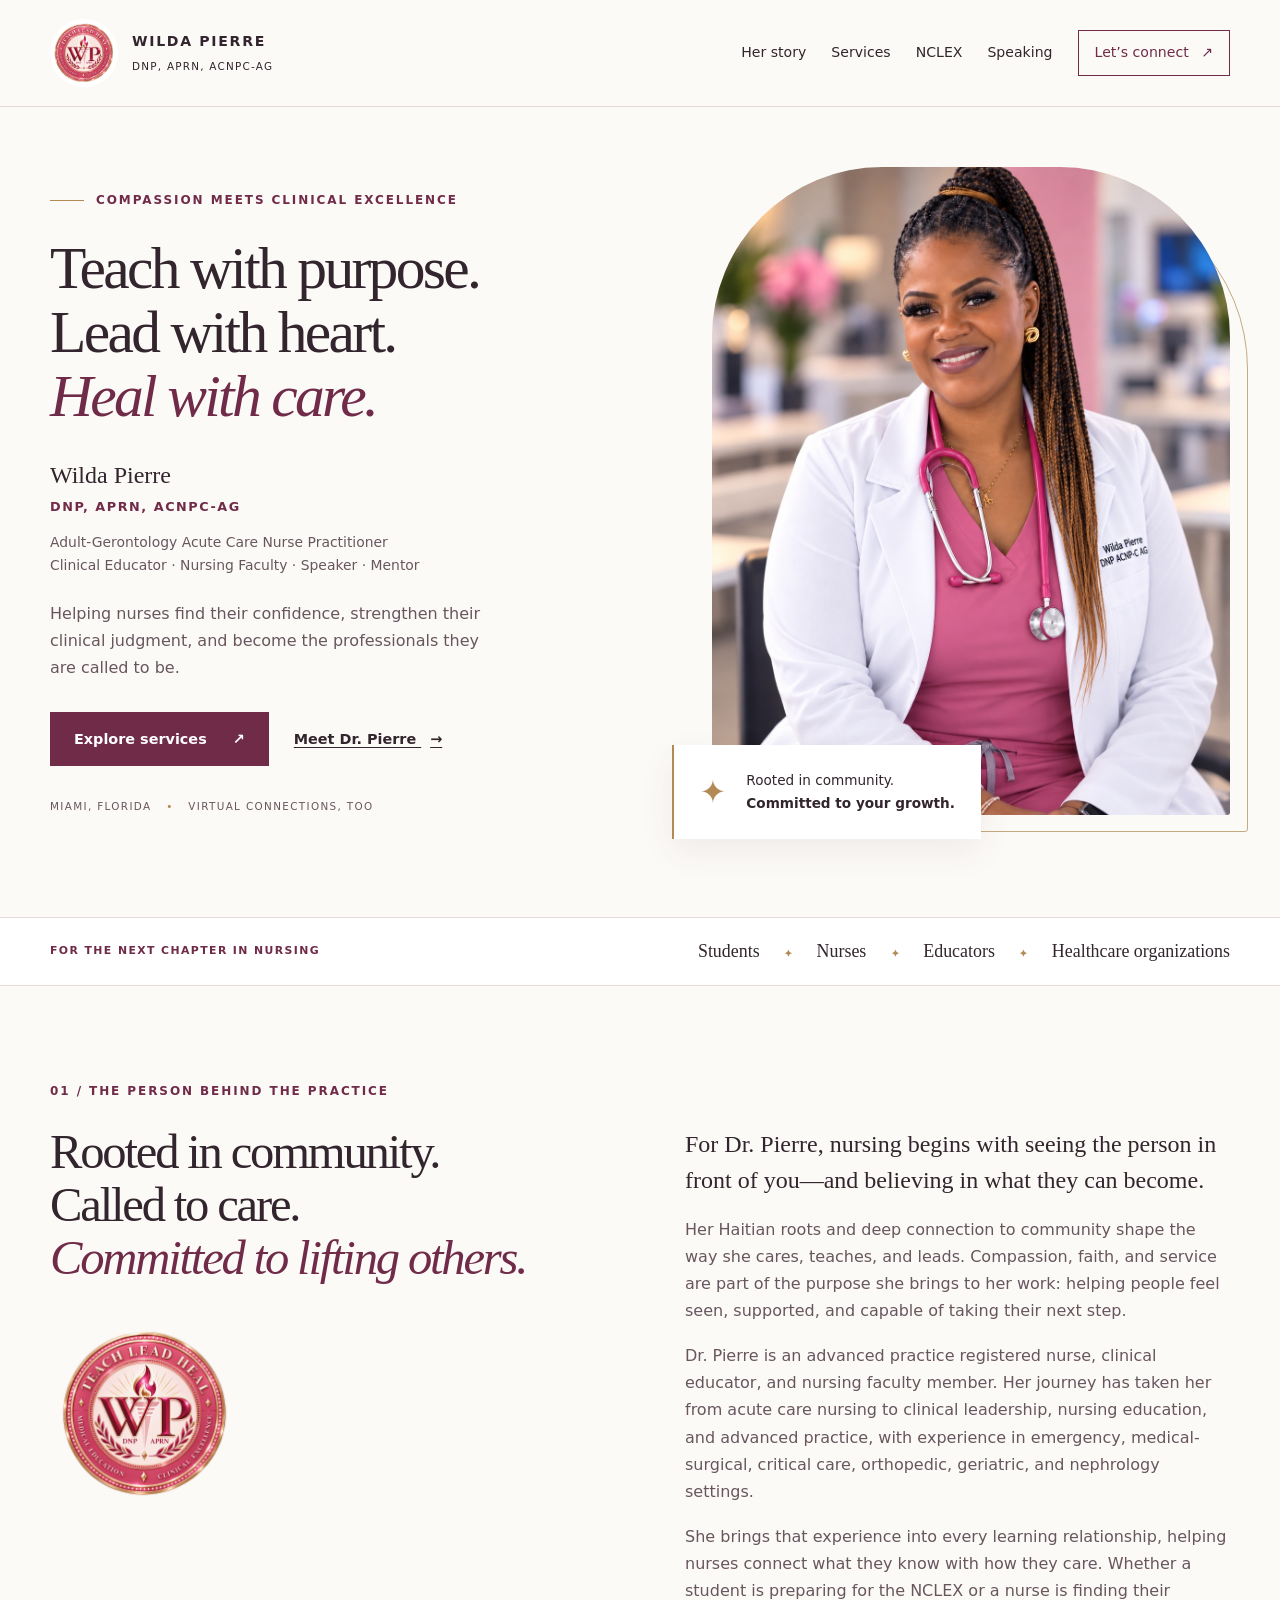
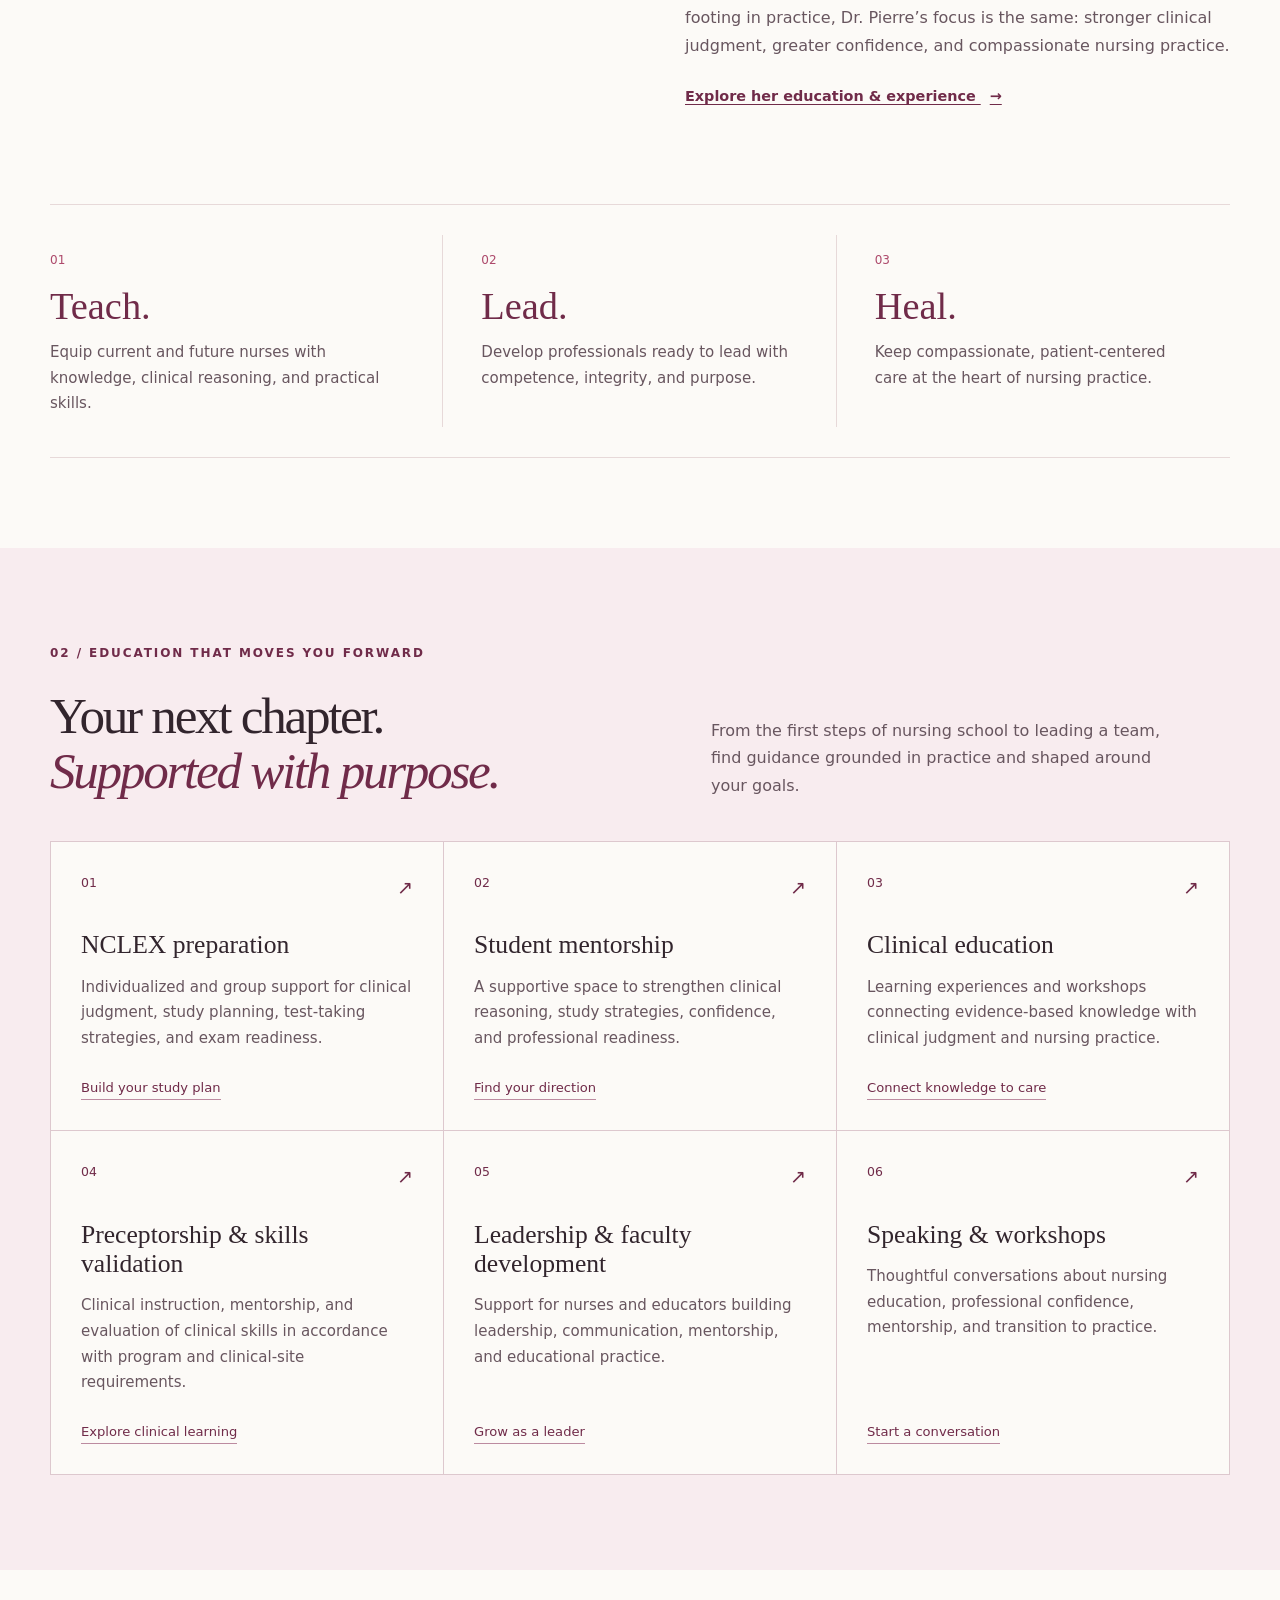
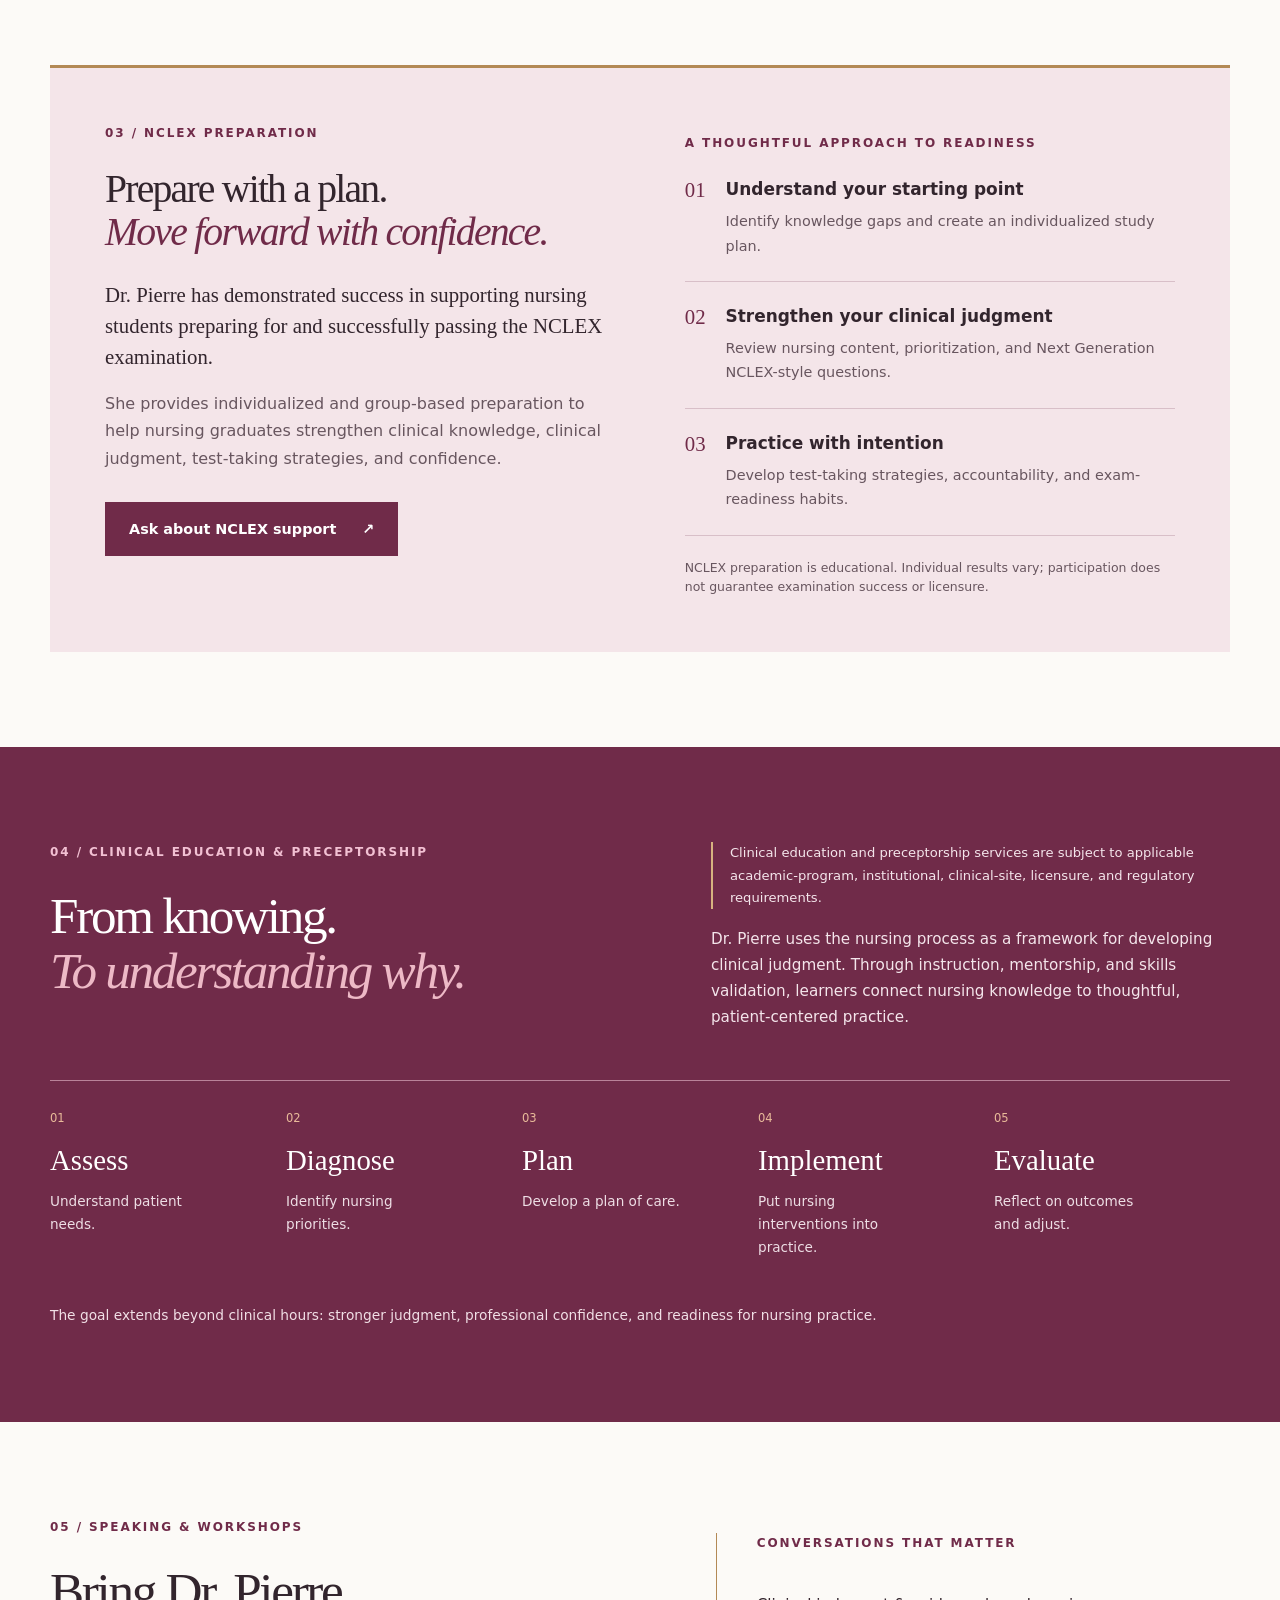
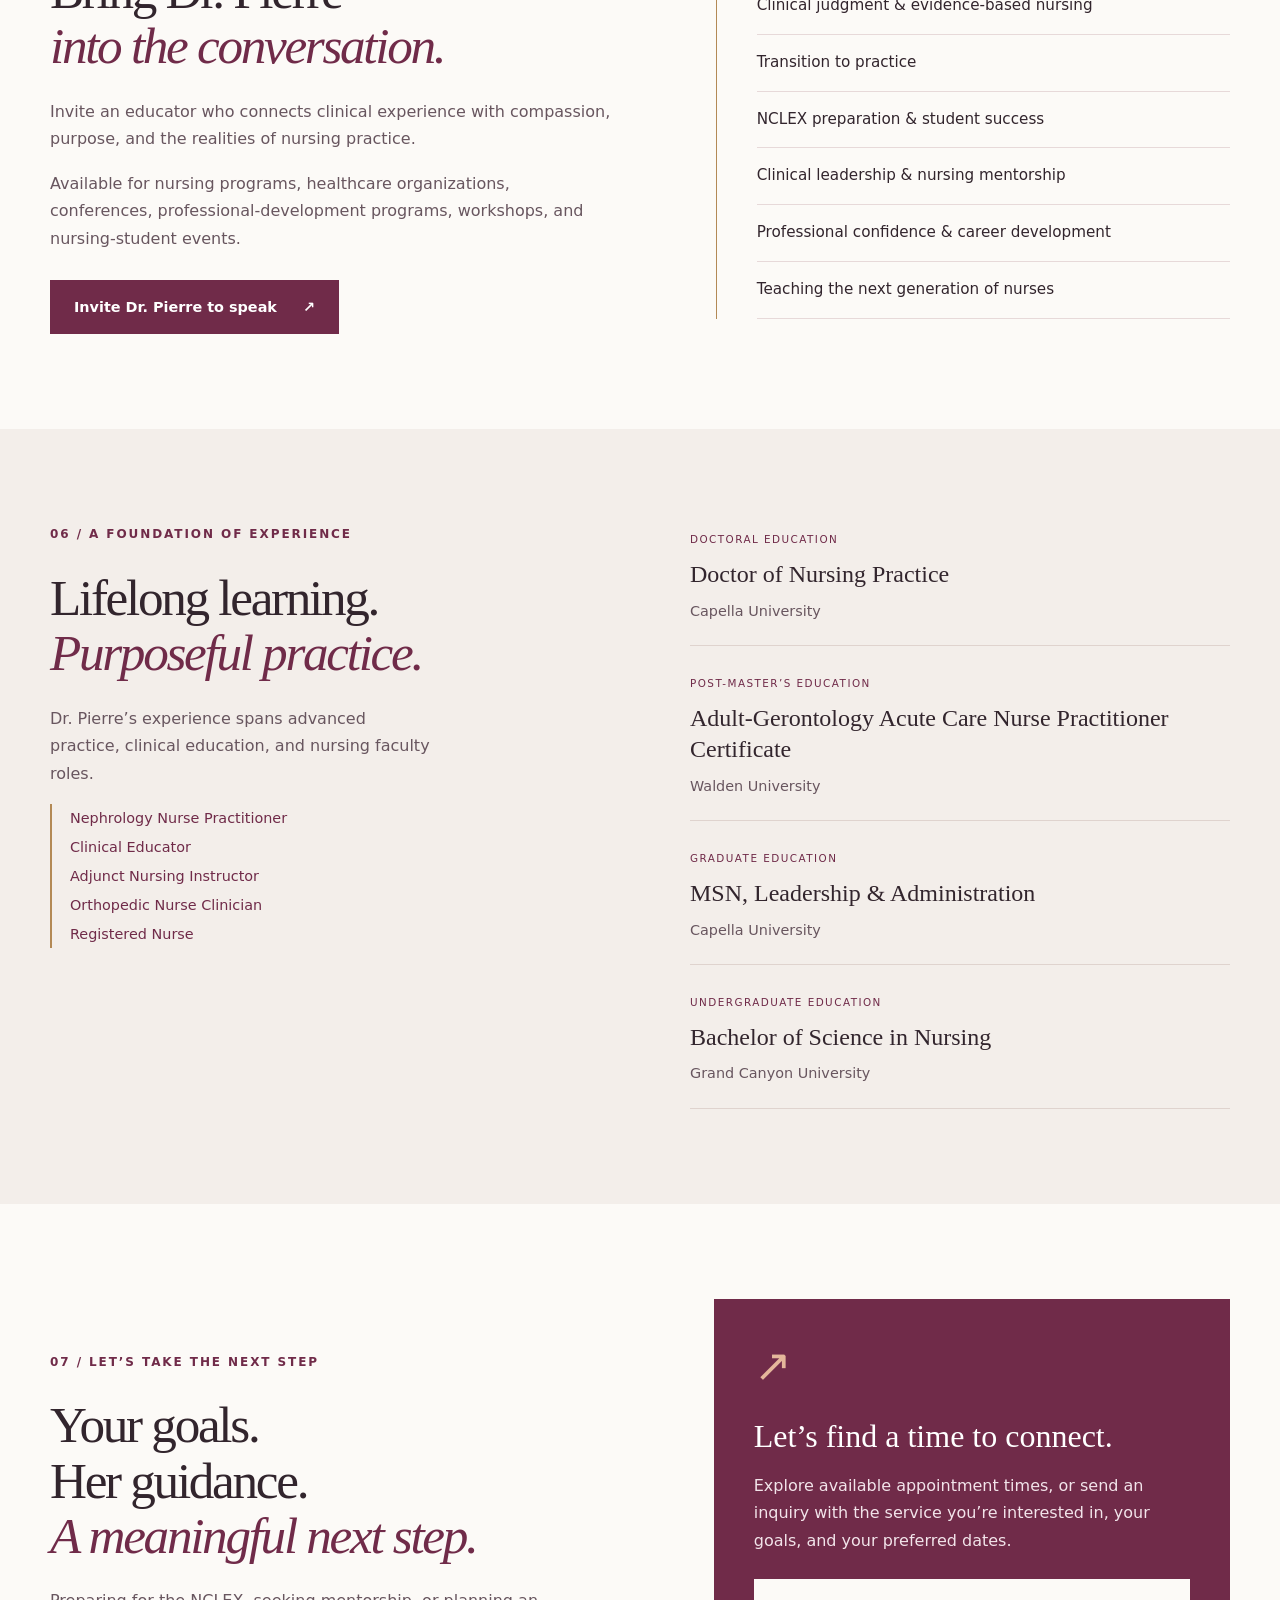
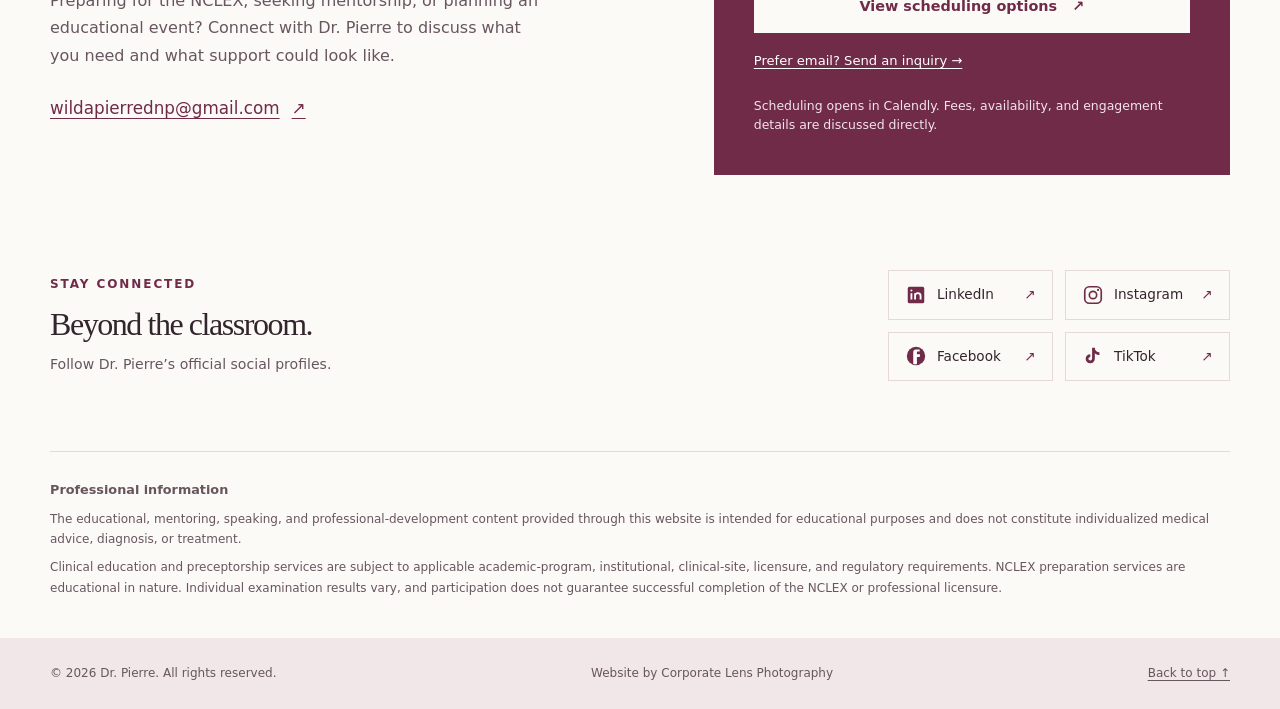
==== commit 1bbace07: "Correct professional name and credential formatting" ====
--- a/index.html
+++ b/index.html
@@ -4,15 +4,23 @@
   <meta charset="utf-8">
   <meta name="viewport" content="width=device-width, initial-scale=1">
   <title>Dr. Wilda Pierre | Nursing Education, NCLEX & Mentorship</title>
-  <meta name="description" content="Dr. Wilda Pierre, DNP, APRN, ACNPC-AG: nursing education, NCLEX preparation, clinical preceptorship, mentorship and speaking in Miami and virtually.">
+  <meta name="description" content="Wilda Pierre, DNP, APRN, ACNPC-AG: nursing education, NCLEX preparation, clinical preceptorship, mentorship and speaking in Miami and virtually.">
   <link rel="canonical" href="https://wildapierrednp.com/">
   <meta name="theme-color" content="#702b49">
   <meta property="og:type" content="website">
   <meta property="og:title" content="Dr. Wilda Pierre — Teach. Lead. Heal.">
   <meta property="og:description" content="Nursing education, NCLEX preparation and mentorship grounded in clinical excellence, compassion and community.">
   <meta property="og:url" content="https://wildapierrednp.com/">
-  <meta property="og:image" content="https://wildapierrednp.com/images/wplogodnparnp.png">
-  <meta property="og:image:alt" content="Wilda Pierre medical education emblem">
+  <meta property="og:image" content="https://wildapierrednp.com/images/wp-medallion.jpg">
+  <meta property="og:image:alt" content="Dr. Wilda Pierre’s pink and gold WP medallion — Teach. Lead. Heal.">
+  <meta property="og:image:type" content="image/jpeg">
+  <meta property="og:image:width" content="1536">
+  <meta property="og:image:height" content="1536">
+  <meta property="og:site_name" content="Dr. Wilda Pierre">
+  <meta name="twitter:title" content="Dr. Wilda Pierre — Teach. Lead. Heal.">
+  <meta name="twitter:description" content="Nursing education, NCLEX preparation and mentorship grounded in clinical excellence, compassion and community.">
+  <meta name="twitter:image" content="https://wildapierrednp.com/images/wp-medallion.jpg">
+  <meta name="twitter:image:alt" content="Dr. Wilda Pierre’s pink and gold WP medallion — Teach. Lead. Heal.">
   <meta name="twitter:card" content="summary_large_image">
   <link rel="icon" href="images/wp-medallion.jpg" type="image/jpeg">
   <link rel="stylesheet" href="styles.css">
@@ -25,7 +33,6 @@
       "@type": "Person",
       "@id": "https://wildapierrednp.com/#dr-wilda-pierre",
       "name": "Wilda Pierre",
-      "honorificPrefix": "Dr.",
       "honorificSuffix": "DNP, APRN, ACNPC-AG",
       "url": "https://wildapierrednp.com/",
       "image": "https://wildapierrednp.com/images/dr-wilda-pierre-portrait.jpg",
@@ -96,7 +103,7 @@
 <a class="skip-link" href="#main">Skip to content</a>
 <header class="site-header">
   <div class="container header-inner">
-    <a class="brand" href="#top" aria-label="Dr. Wilda Pierre, home"><img src="images/wp-medallion.jpg" width="72" height="72" alt="WP — Teach, Lead, Heal"><span>DR. WILDA PIERRE<small>EDUCATION · EXCELLENCE · PURPOSE</small></span></a>
+    <a class="brand" href="#top" aria-label="Wilda Pierre, DNP, APRN, ACNPC-AG, home"><img src="images/wp-medallion.jpg" width="72" height="72" alt="WP — Teach, Lead, Heal"><span>WILDA PIERRE<small>DNP, APRN, ACNPC-AG</small></span></a>
     <button class="menu-toggle" aria-expanded="false" aria-controls="navigation" hidden>Menu <span aria-hidden="true">☰</span></button>
     <nav id="navigation" aria-label="Main navigation"><a href="#about">Her story</a><a href="#services">Services</a><a href="#nclex">NCLEX</a><a href="#speaking">Speaking</a><a class="nav-cta" href="#contact">Let’s connect <span aria-hidden="true">↗</span></a></nav>
   </div>
@@ -106,21 +113,21 @@
     <div class="hero-copy">
       <p class="eyebrow"><span class="gold-rule"></span> COMPASSION MEETS CLINICAL EXCELLENCE</p>
       <h1 id="hero-heading">Teach with purpose.<br>Lead with heart.<br><em>Heal with care.</em></h1>
-      <p class="hero-name">Dr. Wilda Pierre <span>DNP, APRN, ACNPC-AG</span></p>
+      <p class="hero-name">Wilda Pierre <span>DNP, APRN, ACNPC-AG</span></p>
       <p class="hero-role">Adult-Gerontology Acute Care Nurse Practitioner<br>Clinical Educator · Nursing Faculty · Speaker · Mentor</p>
       <p class="hero-intro">Helping nurses find their confidence, strengthen their clinical judgment, and become the professionals they are called to be.</p>
       <div class="button-row"><a class="button" href="#services">Explore services <span aria-hidden="true">↗</span></a><a class="text-link" href="#about">Meet Dr. Pierre <span aria-hidden="true">→</span></a></div>
       <p class="location">MIAMI, FLORIDA <span>•</span> VIRTUAL CONNECTIONS, TOO</p>
     </div>
     <div class="hero-visual">
-      <figure class="portrait"><img src="images/dr-wilda-pierre-portrait.jpg" width="1121" height="1403" fetchpriority="high" alt="Dr. Wilda Pierre smiling in a white coat and pink scrubs"></figure>
+      <figure class="portrait"><img src="images/dr-wilda-pierre-portrait.jpg" width="1121" height="1403" fetchpriority="high" alt="Dr. Pierre smiling in a white coat and pink scrubs"></figure>
       <div class="portrait-note"><span class="note-star" aria-hidden="true">✦</span><span>Rooted in community.<br><strong>Committed to your growth.</strong></span></div>
     </div>
   </section>
   <div class="audience-strip"><div class="container"><span>FOR THE NEXT CHAPTER IN NURSING</span><p>Students <b>✦</b> Nurses <b>✦</b> Educators <b>✦</b> Healthcare organizations</p></div></div>
   <section class="section container story" id="about" aria-labelledby="about-heading">
     <div class="story-heading"><p class="eyebrow">01 / THE PERSON BEHIND THE PRACTICE</p><h2 id="about-heading">Rooted in community.<br>Called to care.<br><em>Committed to lifting others.</em></h2><img class="story-seal" src="images/wp-medallion.jpg" width="190" height="190" loading="lazy" alt="Dr. Pierre’s pink and gold WP medallion: Teach, Lead, Heal"></div>
-    <div class="story-copy"><p class="lead">For Dr. Pierre, nursing begins with seeing the person in front of you—and believing in what they can become.</p><p>Her Haitian roots and deep connection to community shape the way she cares, teaches, and leads. Compassion, faith, and service are part of the purpose she brings to her work: helping people feel seen, supported, and capable of taking their next step.</p><p>Dr. Wilda Pierre, DNP, APRN, ACNPC-AG, is an advanced practice registered nurse, clinical educator, and nursing faculty member. Her journey has taken her from acute care nursing to clinical leadership, nursing education, and advanced practice, with experience in emergency, medical-surgical, critical care, orthopedic, geriatric, and nephrology settings.</p><p>She brings that experience into every learning relationship, helping nurses connect what they know with how they care. Whether a student is preparing for the NCLEX or a nurse is finding their footing in practice, Dr. Pierre’s focus is the same: stronger clinical judgment, greater confidence, and compassionate nursing practice.</p><a class="text-link" href="#credentials">Explore her education & experience <span aria-hidden="true">→</span></a></div>
+    <div class="story-copy"><p class="lead">For Dr. Pierre, nursing begins with seeing the person in front of you—and believing in what they can become.</p><p>Her Haitian roots and deep connection to community shape the way she cares, teaches, and leads. Compassion, faith, and service are part of the purpose she brings to her work: helping people feel seen, supported, and capable of taking their next step.</p><p>Dr. Pierre is an advanced practice registered nurse, clinical educator, and nursing faculty member. Her journey has taken her from acute care nursing to clinical leadership, nursing education, and advanced practice, with experience in emergency, medical-surgical, critical care, orthopedic, geriatric, and nephrology settings.</p><p>She brings that experience into every learning relationship, helping nurses connect what they know with how they care. Whether a student is preparing for the NCLEX or a nurse is finding their footing in practice, Dr. Pierre’s focus is the same: stronger clinical judgment, greater confidence, and compassionate nursing practice.</p><a class="text-link" href="#credentials">Explore her education & experience <span aria-hidden="true">→</span></a></div>
   </section>
   <section class="philosophy container" aria-label="Dr. Pierre’s philosophy of nursing"><article><span>01</span><h3>Teach.</h3><p>Equip current and future nurses with knowledge, clinical reasoning, and practical skills.</p></article><article><span>02</span><h3>Lead.</h3><p>Develop professionals ready to lead with competence, integrity, and purpose.</p></article><article><span>03</span><h3>Heal.</h3><p>Keep compassionate, patient-centered care at the heart of nursing practice.</p></article></section>
   <section class="section services" id="services" aria-labelledby="services-heading"><div class="container">
@@ -155,6 +162,6 @@
   <section class="disclaimer container" aria-labelledby="disclaimer-heading"><h2 id="disclaimer-heading">Professional information</h2><p>The educational, mentoring, speaking, and professional-development content provided through this website is intended for educational purposes and does not constitute individualized medical advice, diagnosis, or treatment.</p><p>Clinical education and preceptorship services are subject to applicable academic-program, institutional, clinical-site, licensure, and regulatory requirements. NCLEX preparation services are educational in nature. Individual examination results vary, and participation does not guarantee successful completion of the NCLEX or professional licensure.</p></section>
 
 </main>
-<footer class="site-footer"><div class="container footer-bottom"><p>© <span id="year">2026</span> Dr. Wilda Pierre. All rights reserved.</p><p>Website by Corporate Lens Photography</p><a href="#top">Back to top ↑</a></div></footer>
+<footer class="site-footer"><div class="container footer-bottom"><p>© <span id="year">2026</span> Dr. Pierre. All rights reserved.</p><p>Website by Corporate Lens Photography</p><a href="#top">Back to top ↑</a></div></footer>
 </body>
 </html>
